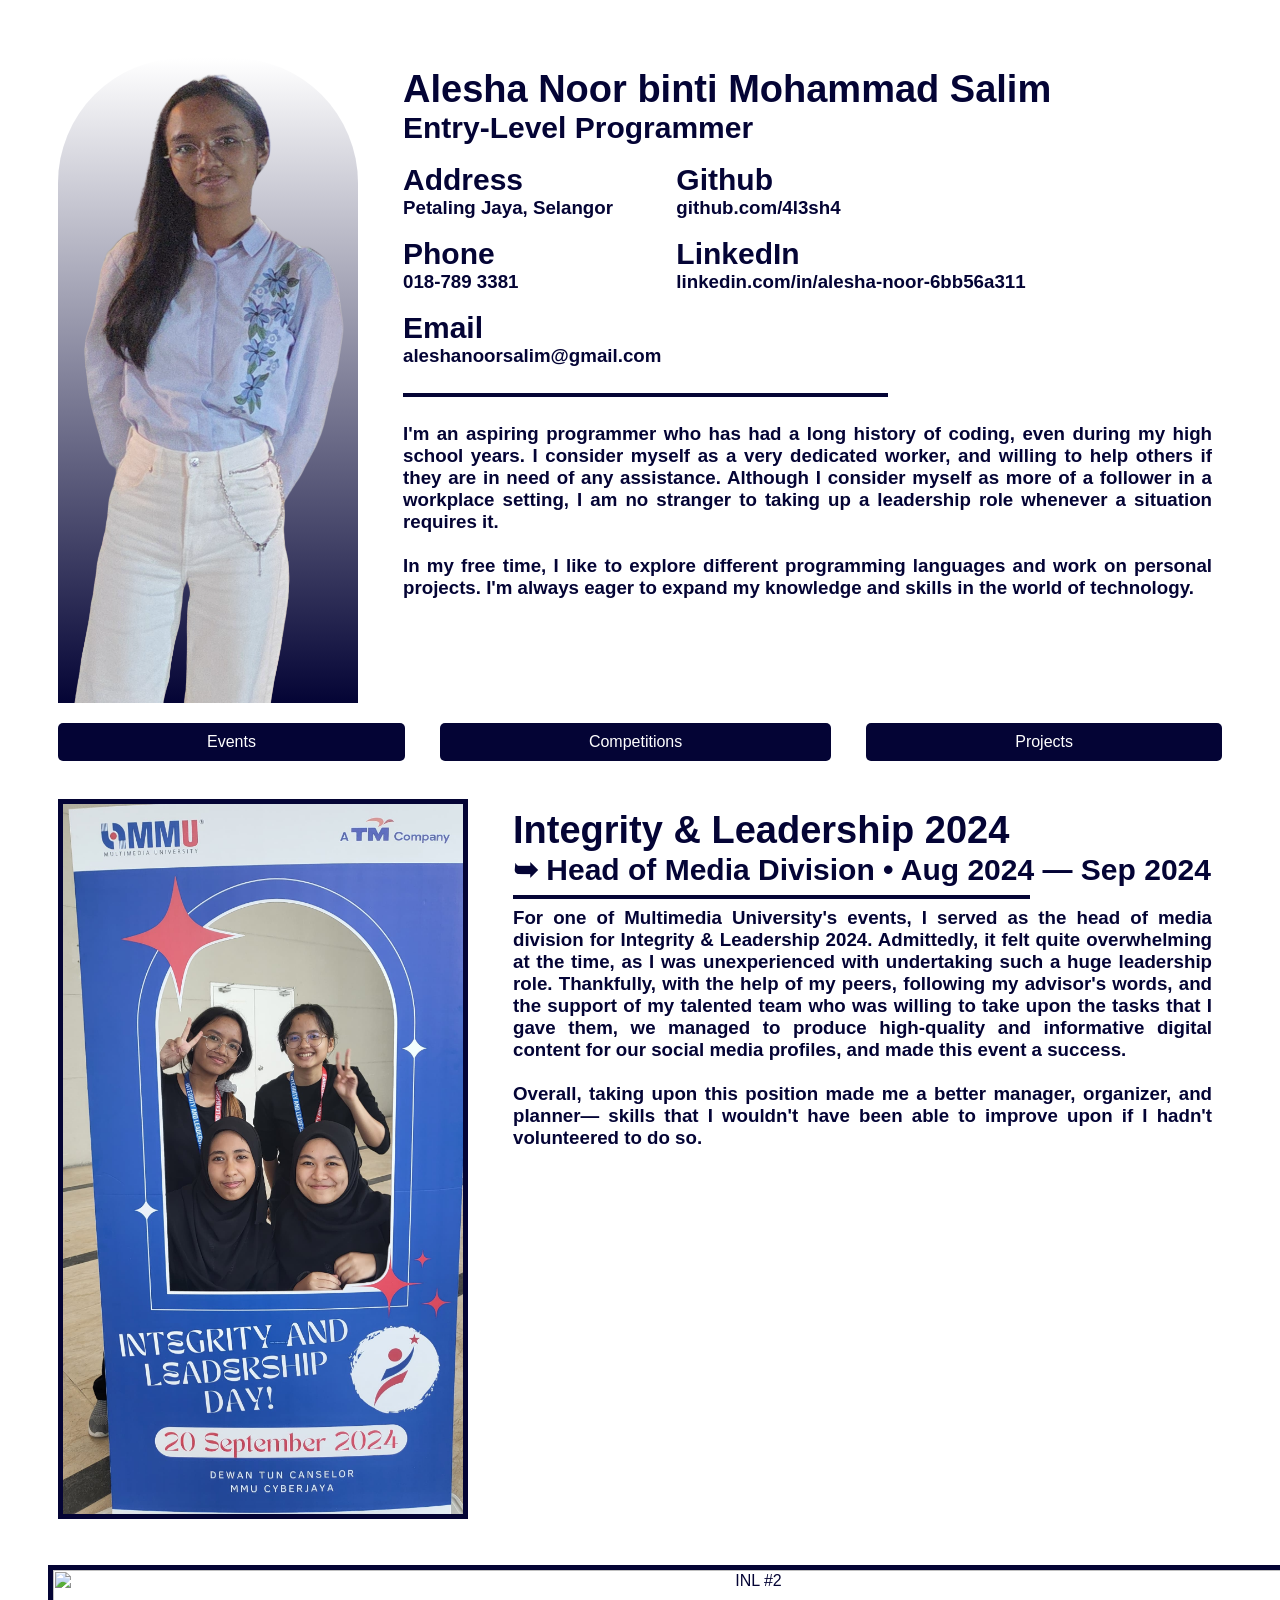
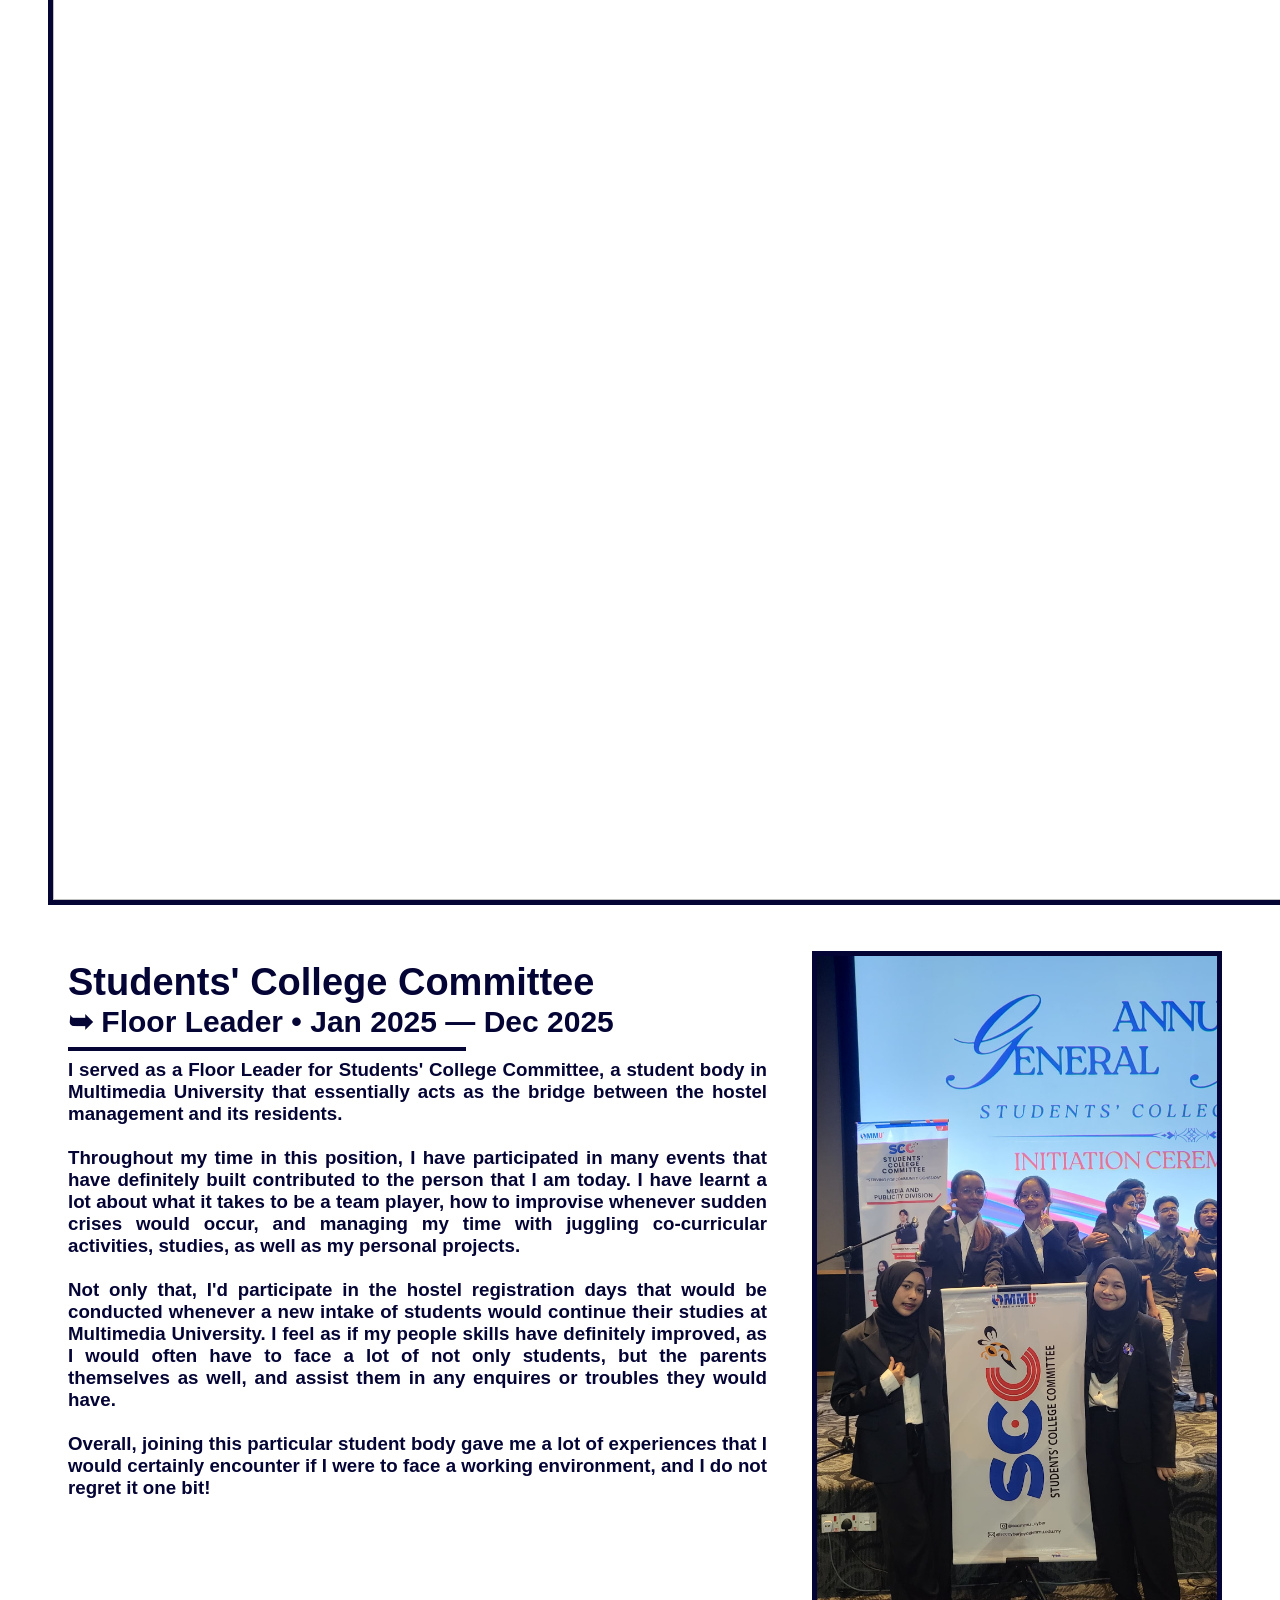
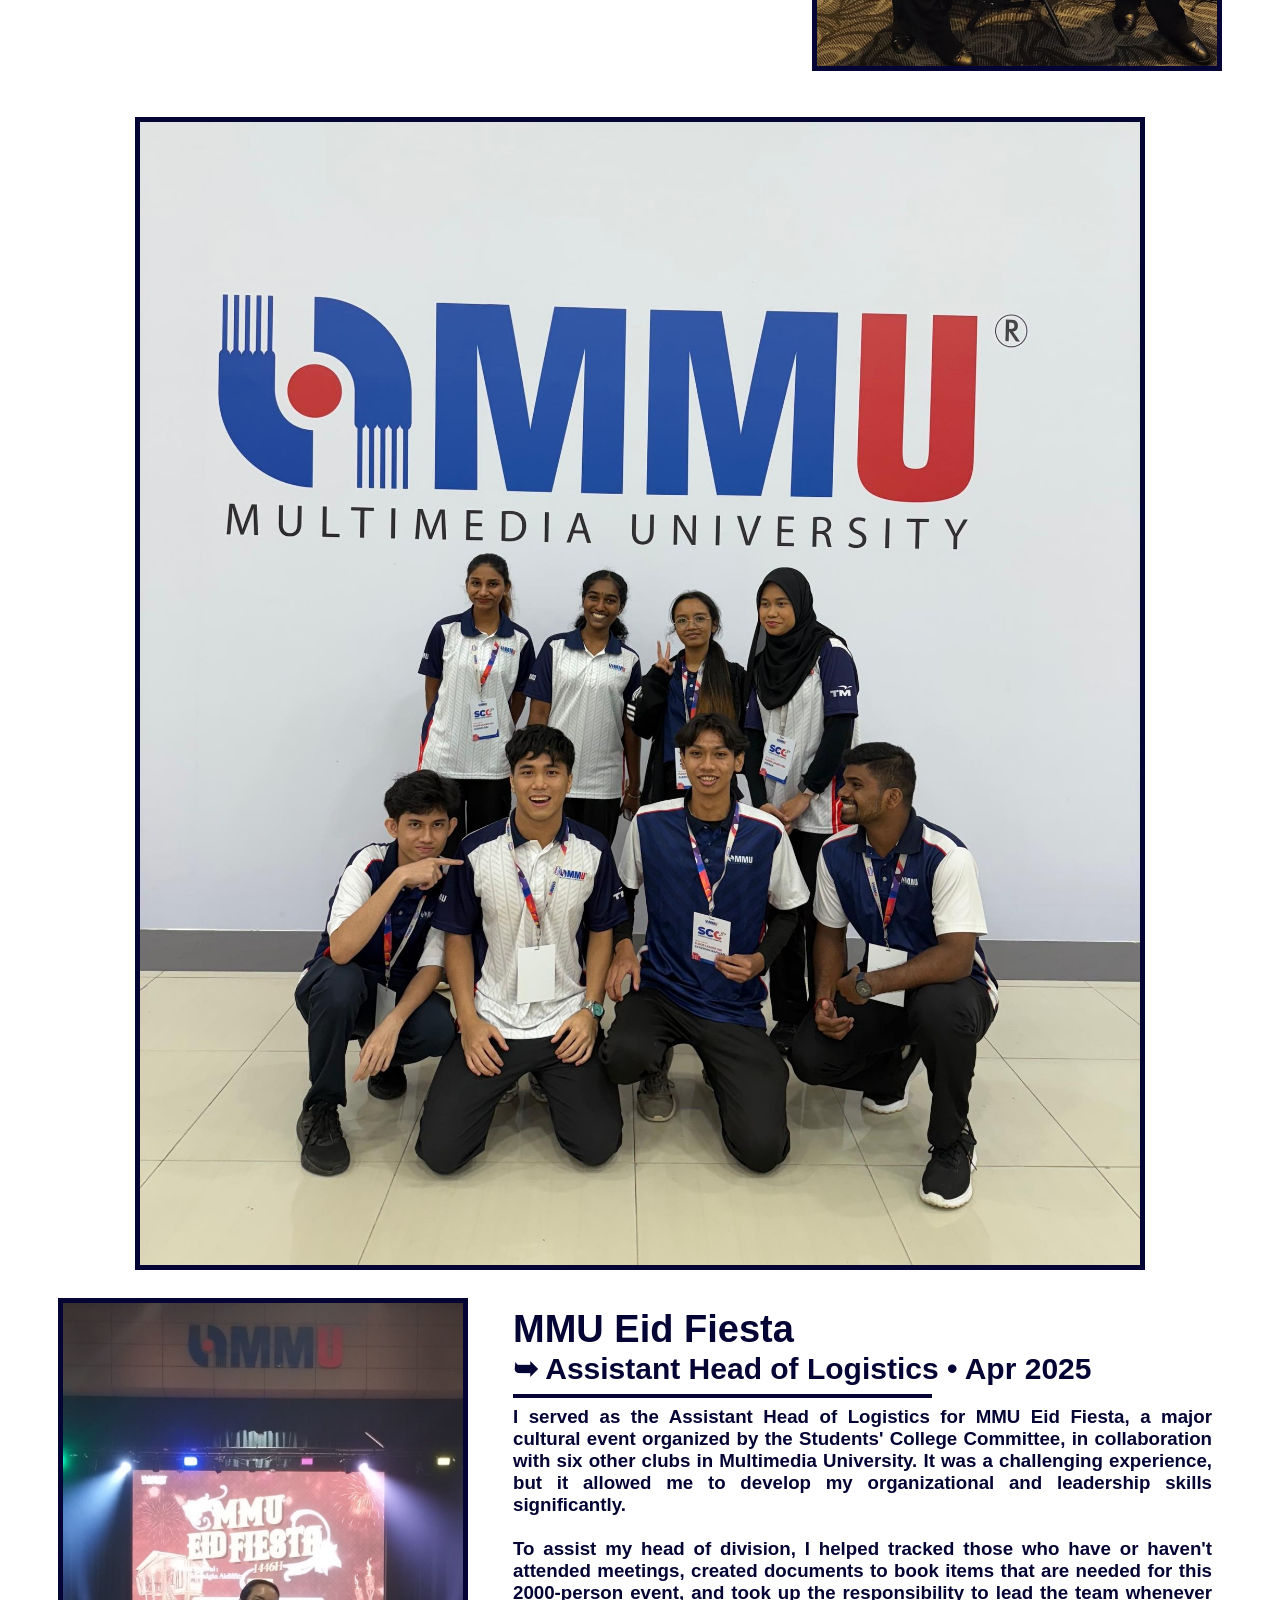
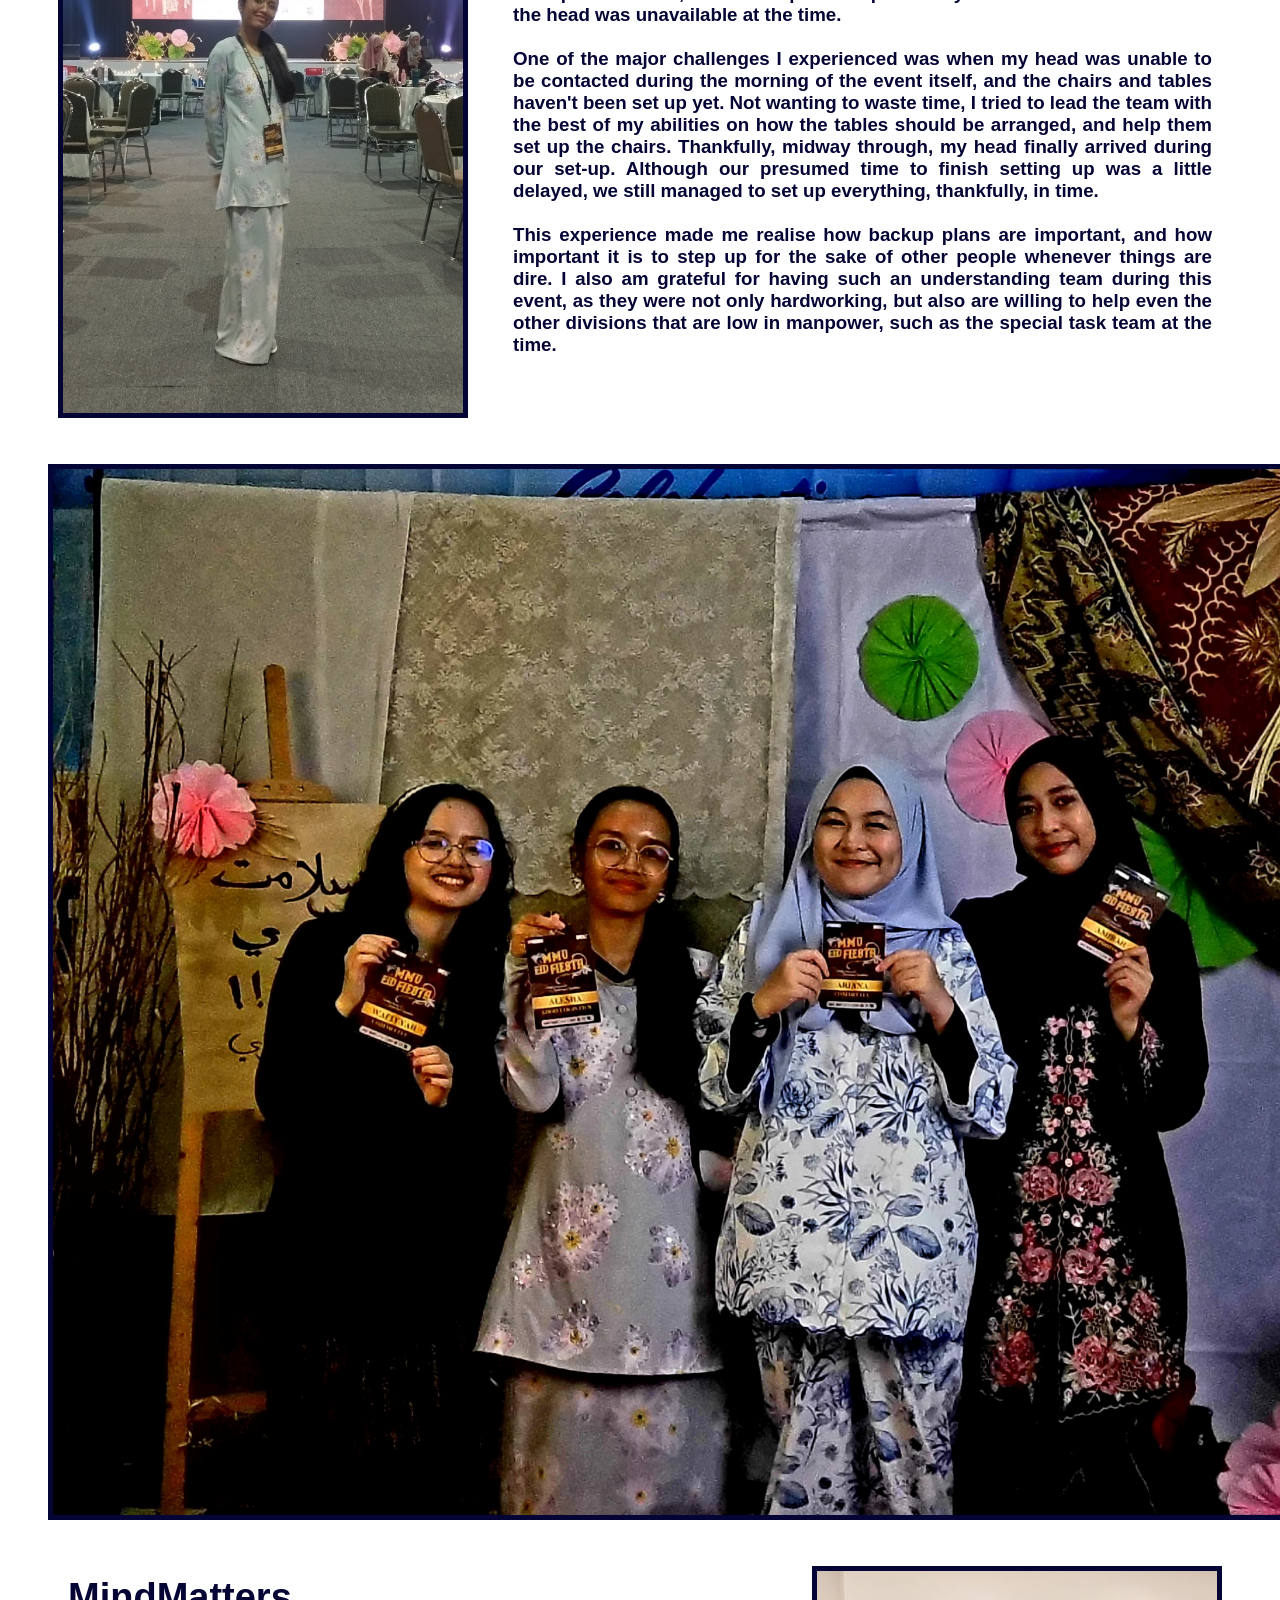
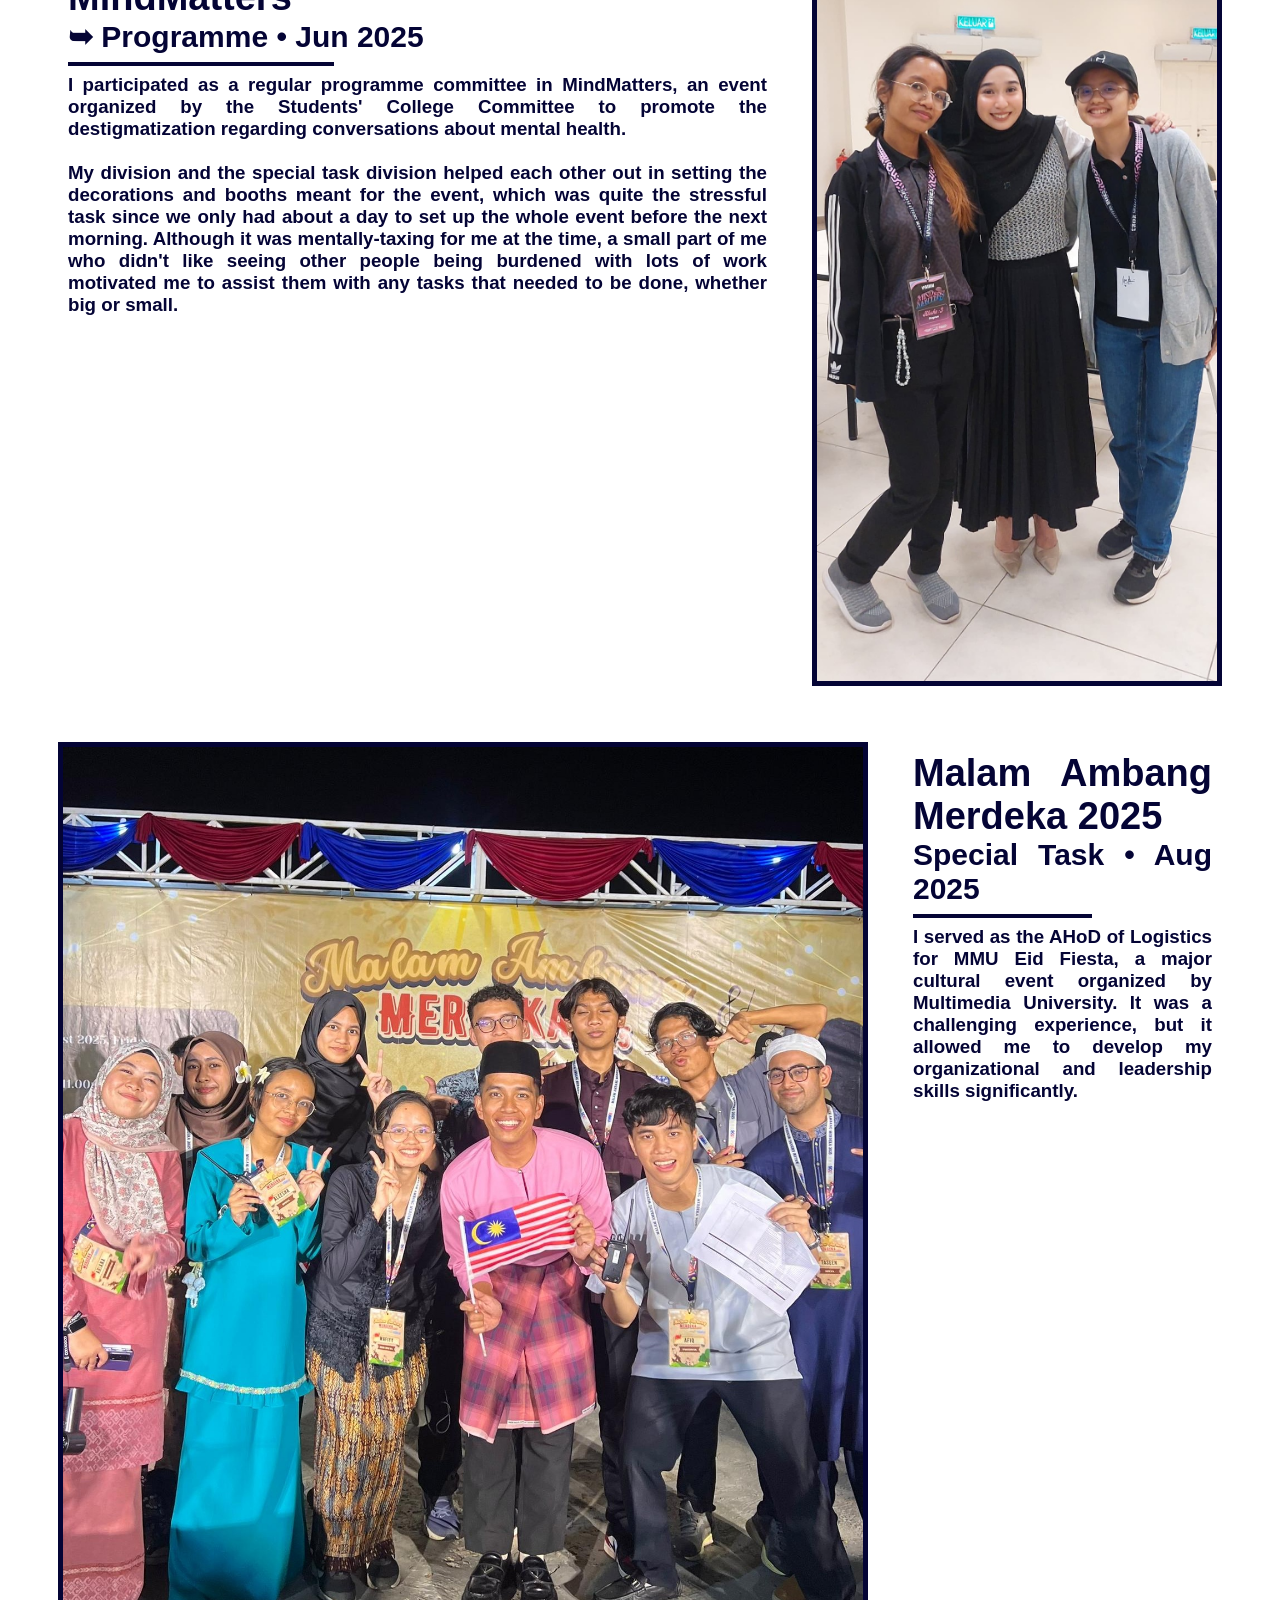
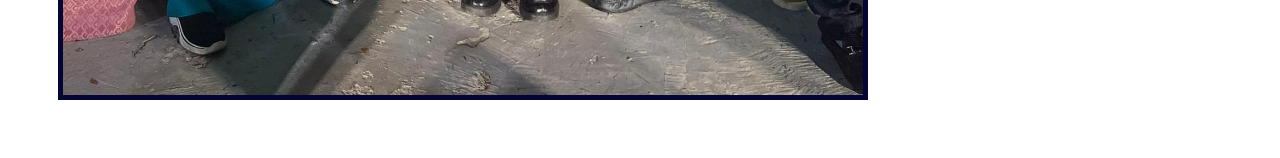
==== main.html @ 4183cdd0 "First batch of code, done!" ====
<html>
<head>
    <title>Alesha's Portfolio</title>
    <link rel="stylesheet" href="main.css">
    <script src="main.js"></script>
</head>
<body>
    <center>
        <div class="flex-container">
            <div class="box" id="box-1"><img src="img/Alesha_1.png" alt="Alesha" class="alesha-1"></div>
            <div class="box" id="box-2">
                <h1>Alesha Noor binti Mohammad Salim</h1>
                <h2>Entry-Level Programmer</h2>
                <br>
                <div class="flex-container">
                    <div>
                        <h2>Address</h2>
                        <h3>Petaling Jaya, Selangor</h3>
                        <br>
                        <h2>Phone</h2>
                        <h3>018-789 3381</h3>
                        <br>
                        <h2>Email</h2>
                        <h3>aleshanoorsalim@gmail.com</h3>
                    </div>
                    <div>
                        <h2>Github</h2>
                        <a href="https://github.com/4l3sh4" target="_blank"><h3>github.com/4l3sh4</h3></a>
                        <br>
                        <h2>LinkedIn</h2>
                        <a href="https://linkedin.com/in/alesha-noor-6bb56a311" target="_blank"><h3>linkedin.com/in/alesha-noor-6bb56a311</h3></a>
                    </div>
                </div>
                <br>
                <hr>
                <br>
                <h3>
                    I'm an aspiring programmer who has had a long history of coding, even during my high school years. I consider myself as a very dedicated worker, and willing to help others if they are in need of any assistance. Although I consider myself as more of a follower in a workplace setting, I am no stranger to taking up a leadership role whenever a situation requires it.
                    <br><br>
                    In my free time, I like to explore different programming languages and work on personal projects. I'm always eager to expand my knowledge and skills in the world of technology.
                </h3>
            </div>
        </div>
        <div class="flex-container">
            <div class="box-tab" onclick="myFunction1()">Events</div>
            <div class="box-tab" onclick="myFunction2()">Competitions</div>
            <div class="box-tab" onclick="myFunction3()">Projects</div>
        </div>
        <div id="myDIV1">
            <br>
            <div class="flex-container">
                <div class="box" id="box-3"><img src="img/INL_1.jpeg" alt="INL #1" class="inl-1"></div>
                <div class="box" id="box-4">
                    <h1>Integrity & Leadership 2024</h1>
                    <h2>➥ Head of Media Division • Aug 2024 — Sep 2024</h2>
                    <hr class="hr1">
                    <h3>
                        For one of Multimedia University's events, I served as the head of media division for Integrity & Leadership 2024. Admittedly, it felt quite overwhelming at the time, as I was unexperienced with undertaking such a huge leadership role. Thankfully, with the help of my peers, following my advisor's words, and the support of my talented team who was willing to take upon the tasks that I gave them, we managed to produce high-quality and informative digital content for our social media profiles, and made this event a success.
                        <br><br>
                        Overall, taking upon this position made me a better manager, organizer, and planner— skills that I wouldn't have been able to improve upon if I hadn't volunteered to do so.
                    </h3>
                </div>
            </div>
            <br><br>
            <img src="img/INL_2.jpeg" alt="INL #2" class="inl-2">
            <br><br><br>
            <div class="flex-container">
                <div class="box" id="box-4">
                    <h1>Students' College Committee</h1>
                    <h2>➥ Floor Leader • Jan 2025 — Dec 2025</h2>
                    <hr class="hr2">
                    <h3>
                        I served as a Floor Leader for Students' College Committee, a student body in Multimedia University that essentially acts as the bridge between the hostel management and its residents.
                        <br><br>
                        Throughout my time in this position, I have participated in many events that have definitely built contributed to the person that I am today. I have learnt a lot about what it takes to be a team player, how to improvise whenever sudden crises would occur, and managing my time with juggling co-curricular activities, studies, as well as my personal projects.
                        <br><br>
                        Not only that, I'd participate in the hostel registration days that would be conducted whenever a new intake of students would continue their studies at Multimedia University. I feel as if my people skills have definitely improved, as I would often have to face a lot of not only students, but the parents themselves as well, and assist them in any enquires or troubles they would have.
                        <br><br>
                        Overall, joining this particular student body gave me a lot of experiences that I would certainly encounter if I were to face a working environment, and I do not regret it one bit!
                    </h3>
                </div>
                <div class="box" id="box-3"><img src="img/FL_2.jpeg" alt="FL #2" class="inl-1"></div>
            </div>
            <br><br>
            <img src="img/FL_1.jpeg" alt="FL #1" class="fl-1">
            <br><br>
            <div class="flex-container">
                <div class="box" id="box-3"><img src="img/EF_1.jpeg" alt="EF #1" class="inl-1"></div>
                <div class="box" id="box-4">
                    <h1>MMU Eid Fiesta</h1>
                    <h2>➥ Assistant Head of Logistics • Apr 2025</h2>
                    <hr>
                    <h3>
                        I served as the Assistant Head of Logistics for MMU Eid Fiesta, a major cultural event organized by the Students' College Committee, in collaboration with six other clubs in Multimedia University. It was a challenging experience, but it allowed me to develop my organizational and leadership skills significantly.
                        <br><br>
                        To assist my head of division, I helped tracked those who have or haven't attended meetings, created documents to book items that are needed for this 2000-person event, and took up the responsibility to lead the team whenever the head was unavailable at the time.
                        <br><br>
                        One of the major challenges I experienced was when my head was unable to be contacted during the morning of the event itself, and the chairs and tables haven't been set up yet. Not wanting to waste time, I tried to lead the team with the best of my abilities on how the tables should be arranged, and help them set up the chairs. Thankfully, midway through, my head finally arrived during our set-up. Although our presumed time to finish setting up was a little delayed, we still managed to set up everything, thankfully, in time.
                        <br><br>
                        This experience made me realise how backup plans are important, and how important it is to step up for the sake of other people whenever things are dire. I also am grateful for having such an understanding team during this event, as they were not only hardworking, but also are willing to help even the other divisions that are low in manpower, such as the special task team at the time.
                    </h3>
                </div>
            </div>
            <br><br>
            <img src="img/EF_2.jpeg" alt="EF #2" class="ef-2">
            <br><br><br>
            <div class="flex-container">
                <div class="box" id="box-4">
                    <h1>MindMatters</h1>
                    <h2>➥ Programme • Jun 2025</h2>
                    <hr class="hr3">
                    <h3>
                        I participated as a regular programme committee in MindMatters, an event organized by the Students' College Committee to promote the destigmatization regarding conversations about mental health.
                        <br><br>
                        My division and the special task division helped each other out in setting the decorations and booths meant for the event, which was quite the stressful task since we only had about a day to set up the whole event before the next morning. Although it was mentally-taxing for me at the time, a small part of me who didn't like seeing other people being burdened with lots of work motivated me to assist them with any tasks that needed to be done, whether big or small.
                    </h3>
                </div>
                <div class="box" id="box-3"><img src="img/MM_1.jpeg" alt="MM #1" class="inl-1"></div>
            </div>
            <br><br>
            <div class="flex-container">
                <div class="box" id="box-3"><img src="img/MA_1.jpeg" alt="MA #1" class="ma-1"></div>
                <div class="box" id="box-4">
                    <h1>Malam Ambang Merdeka 2025</h1>
                    <h2>Special Task • Aug 2025</h2>
                    <hr>
                    <h3>
                        I served as the AHoD of Logistics for MMU Eid Fiesta, a major cultural event organized by Multimedia University. It was a challenging experience, but it allowed me to develop my organizational and leadership skills significantly.
                    </h3>
                </div>
            </div>
        </div>
        <div id="myDIV2">
            <br>
            <div class="flex-container">
                <div class="box" id="box-3"><img src="img/STEM_1.jpeg" alt="STEM #1" class="stem-1"></div>
                <div class="box" id="box-4">
                    <h1>Web App Building</h1>
                    <h2>2nd Place</h2>
                    <hr>
                    <h3>
                        A web application in which our group tried to create a university STEM mentorship & collaboration portal, made for Multimedia University's STEM Fun Carnival in 2025. With just a week to complete it, we managed to plan out, develop, and finished the project just in time. To our surprise, not only did we get shortlisted as the top 5, but after presenting our project to the three judges during the event day itself, we managed to secure second place.
                        <br><br>
                        It was a wonderful experience, having our efforts be recognized and awarded— even if I was worrying endlessly about one of my exams that was happening on the same day that the event was held. I wouldn't mind joining such a competition again!
                        <br><br>
                        My main contribution to this project was mainly being the front-end developer, creating the graphical assets, ensuring the website's design and layout is aesthetically appealing, maintaining the color scheme of the website, and fixing any visual abnormalities. Additionally, towards the end of our development and submission date, I became the quality assurance checker— making sure that every feature of the website was of the upmost quality, and that the end-user experience was comfortable.
                    </h3>
                </div>
            </div>
            <br>
            <img src="img/STEM_2.jpeg" alt="STEM #2" class="stem-2">
        </div>
        <div id="myDIV3">
            <br><br>
            <div class="flex-container">
                <a href="https://4l35h4.pythonanywhere.com/">
                    <div class="box" id="box-5">
                        <img src="img/Lamopets_Logo_Still.png" alt="Lamopets" class="lamopets">
                        <br><br>
                        <h6 class="white-text">
                            A virtual pet browser game in which the user can buy and collect various fantastical pets, play minigames to earn virtual currency, dress their avatar, and communicate with other users using an online forum.
                            <br><br>
                            This group project was made during the final semester of my Foundation in Computing in 2024. It was heavily inspired by the virtual pet browser games that I'd use to play when I was younger, like Neopets, Sylestia, and Flight Rising. My main contribution was providing the graphical assets, as well as coding the JavaScript minigames. I was surprised by how developed this project was in under 14 weeks.
                            <br><br>
                            Overall, it gave me an exciting experience on being a web developer, and this project wouldn't have been made possible without having a supporting group.
                        </p>
                    </div>
                </a>
                    <a href="https://4l35h4.pythonanywhere.com/">
                        <div class="box" id="box-5">
                            <img src="img/ebhive_logo.png" alt="Ebhive" class="lamopets">
                            <br><br>
                            <h6 class="white-text">
                                A web application in which our group tried to create a university STEM mentorship & collaboration portal, made for Multimedia University's STEM Fun Carnival in 2025. With just a week to complete it, we managed to plan out, develop, and finished the project just in time. To our surprise, not only did we get shortlisted as the top 5, but after presenting our project to the three judges during the event day itself, we managed to secure second place.
                                <br><br>
                                My main contribution to this project was mainly being the front-end developer, creating the graphical assets, ensuring the website's design and layout is aesthetically appealing, maintaining the color scheme of the website, and fixing any visual abnormalities. Additionally, towards the end of our development and submission date, I became the quality assurance checker— making sure that every feature of the website was of the upmost quality, and that the end-user experience was comfortable.
                            </p>
                        </div>
                    </a>
            </div>
        </div>
    </center>
</body>
</html>
---- main.css ----
:root {
    --primary-color: rgb(4, 4, 53);
    --white-color: rgb(255, 255, 255);
    --font-family: Arial, sans-serif;
}

body {
    background-color: var(--white-color);
    font-family: var(--font-family);
    padding: 40px;
    color: var(--primary-color);
}

a {
    text-decoration: none; /* Remove underline from links */
    color: inherit; /* Inherit color from parent element */
}

h1, h2, h3, h4, h5, h6 {
    margin-bottom: 0;
    margin-top: 0;
}

h1 {
    font-size: 38px;
}

h2 {
    font-size: 30px;
}

.white-text {
    font-size: 18px;
    line-height: 1.6;
    color: var(--primary-color);
    text-align: justify;
}

#myDIV2, #myDIV3 {
    display: none; /* Initially hide the second and third sections */
}

.flex-container {
  display: flex; /* Aligns children horizontally */
  gap: 15px;      /* Adds space between the items */
}

.box {
  padding: 10px;
}

.box-tab {
    font-family: var(--font-family);
    background-color: var(--primary-color);
    color: var(--white-color);
    padding: 10px 20px;
    margin: 10px;
    border-radius: 5px;
    text-align: center;
    flex-grow: 1; /* Allows the tabs to grow and fill the available space */
    cursor: pointer; /* Changes cursor to pointer on hover */
}

#box-1 {
  flex: 0.5;        /* Makes this box take up twice the space of box-2 */
}

#box-2 {
    flex: 2;        /* Makes this box take up twice the space of box-1 */
    text-align: justify;
    padding: 20px;
}

#box-3 {
  flex: 0.5;        /* Makes this box take up twice the space of box-4 */
}

#box-4 {
    flex: 2;        /* Makes this box take up twice the space of box-3 */
    text-align: justify;
    padding: 20px;
}

#box-5 {
    background-color: var(--white-color);
    border-radius: 25px;
    padding: 20px;
    border: 3px solid var(--primary-color);
    transition: box-shadow 0.3s ease, transform 0.3s ease;
}

#box-5:hover {
    /* horizontal | vertical | blur | color */
    box-shadow: 10px 10px 8px 0px rgba(4, 4, 53, 0.3);
    
    /* Optional: Lift the box slightly for a 3D effect */
    transform: translateY(-5px);
}

.alesha-1 {
    height: 645px;
    width: 300px;
    background: linear-gradient(var(--white-color), var(--primary-color));
    border-radius: 125px 125px 00px 0px;
}

.inl-1 {
    height: 710px;
    width: 400px;
    border: 5px solid var(--primary-color);
}

.inl-2 {
    height: 930px;
    width: 1395px;
    border: 5px solid var(--primary-color);
}

.fl-1 {
    height: 1143px;
    width: 1000px;
    border: 5px solid var(--primary-color);
}

.ef-2 {
    height: 1046px;
    width: 1395px;
    border: 5px solid var(--primary-color);
}

.ma-1 {
    height: 948px;
    width: 800px;
    border: 5px solid var(--primary-color);
}

.stem-1 {
    height: 748px;
    width: 750px;
    border: 5px solid var(--primary-color);
}

.stem-2 {
    height: 785px;
    width: 1395px;
    border: 5px solid var(--primary-color);
}

.Lamopets {
    height: 125px;
    width: 250px;
}

hr {
    border: none;               /* Clear default browser styles */
    height: 4px;                /* Set the thickness of the line */
    background-color: var(--primary-color);     /* Set the line color */
    width: 60%; /* Must be less than 100% to see alignment */
    margin-left: 0;
    margin-right: auto;
}

.hr1 {
    width: 74%;
}

.hr2 {
    width: 57%;
}

.hr3 {
    width: 38%;
}
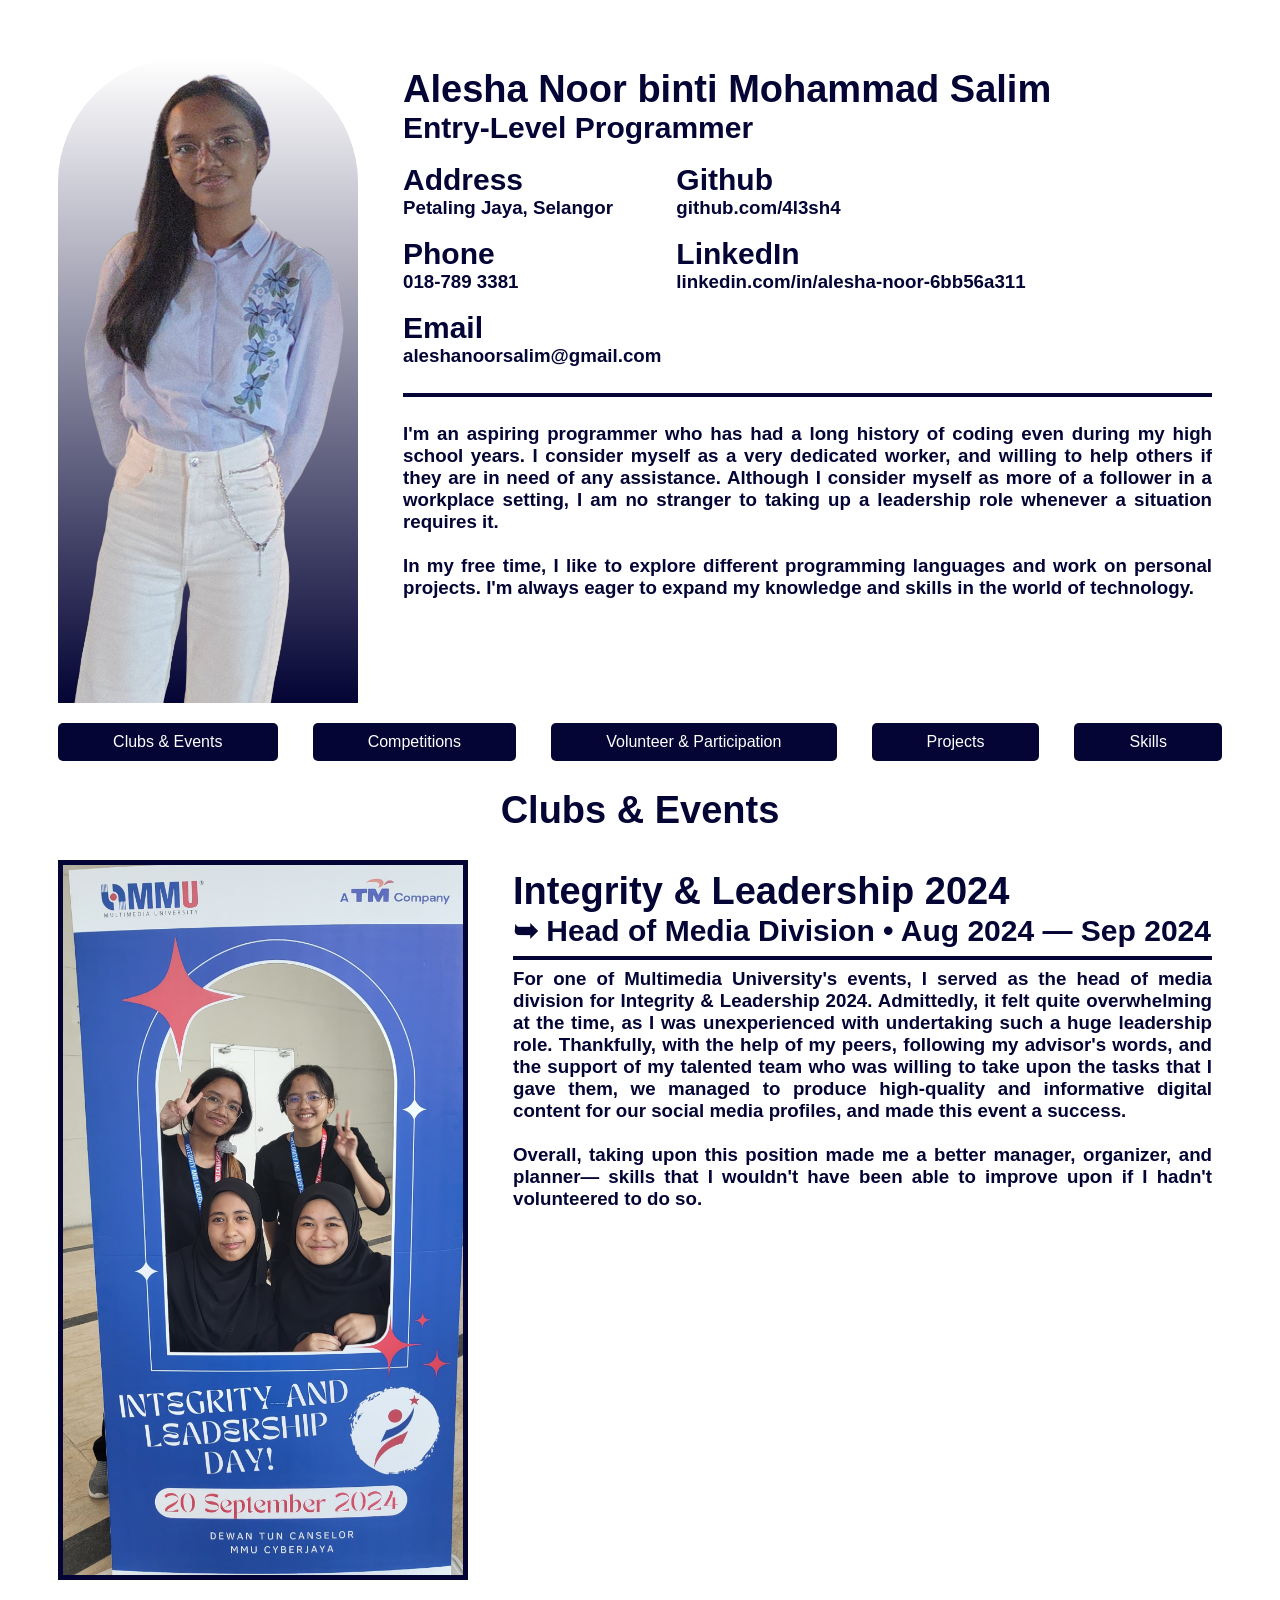
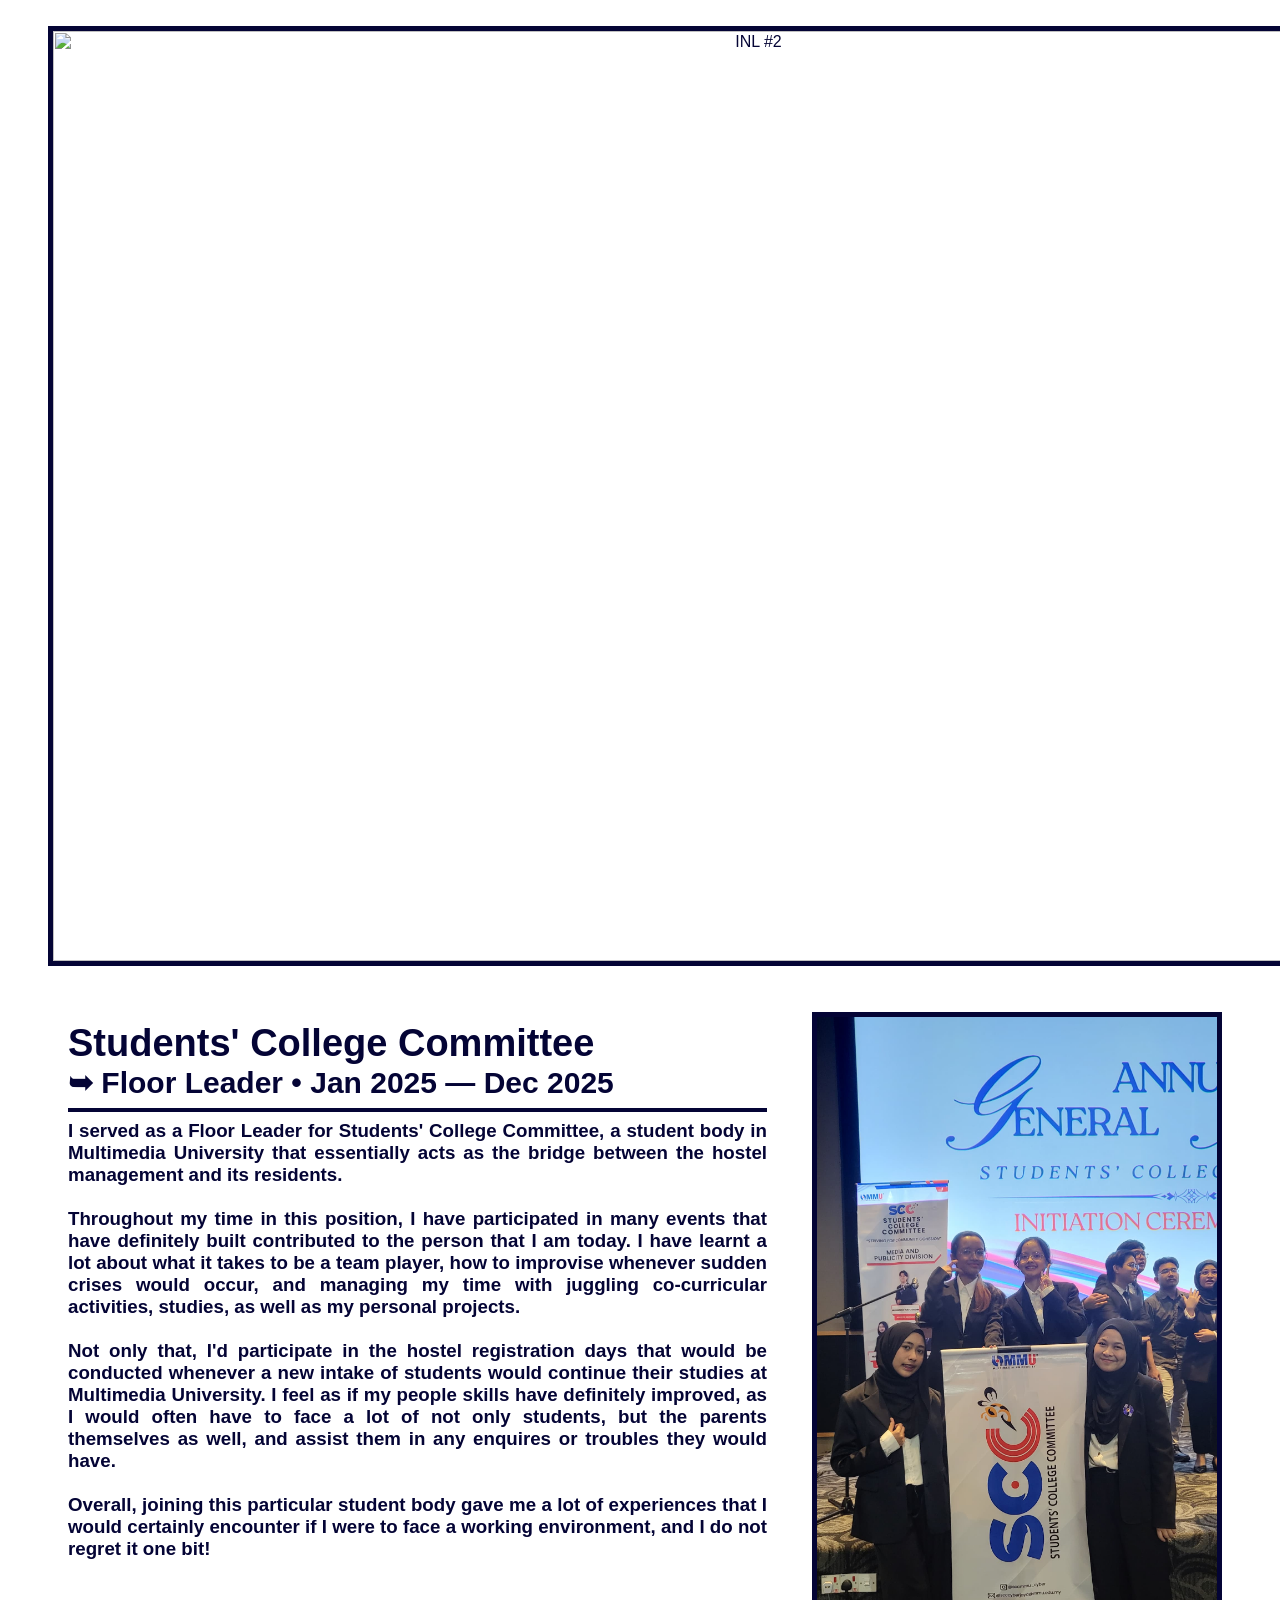
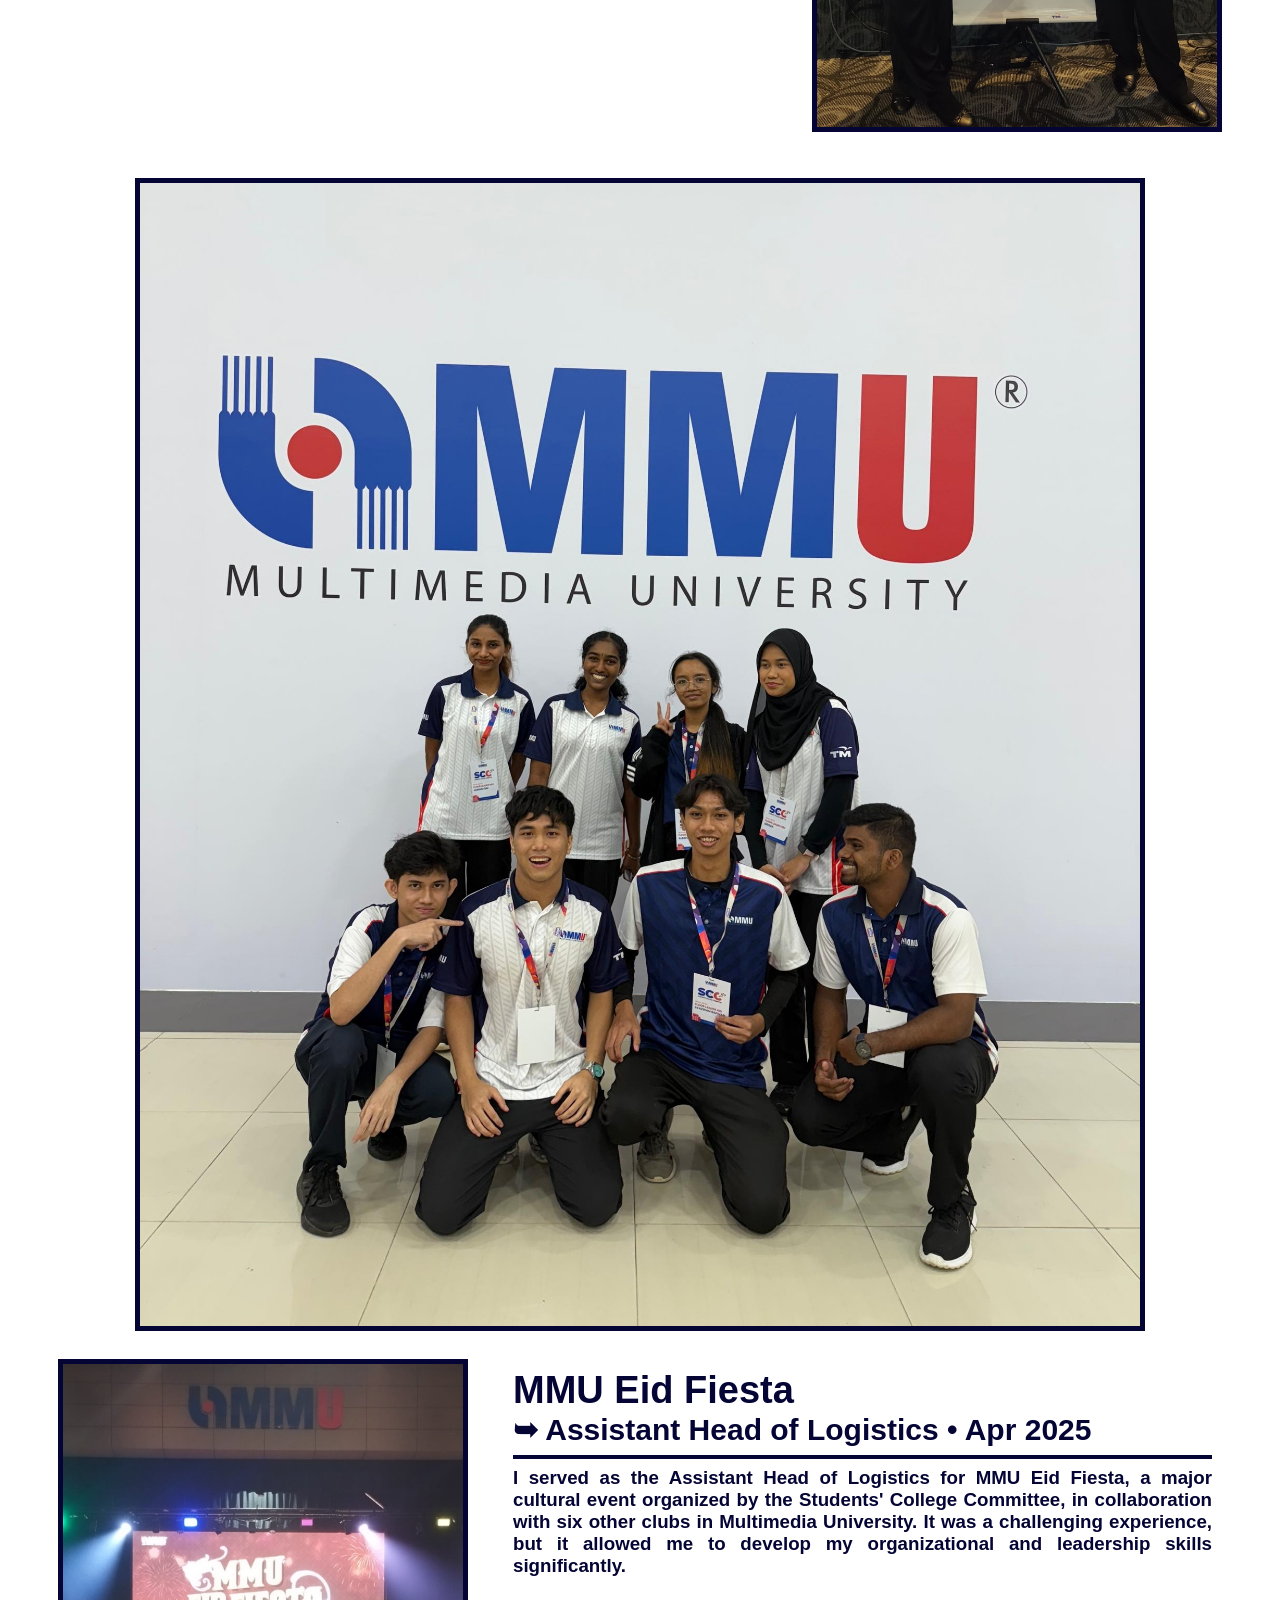
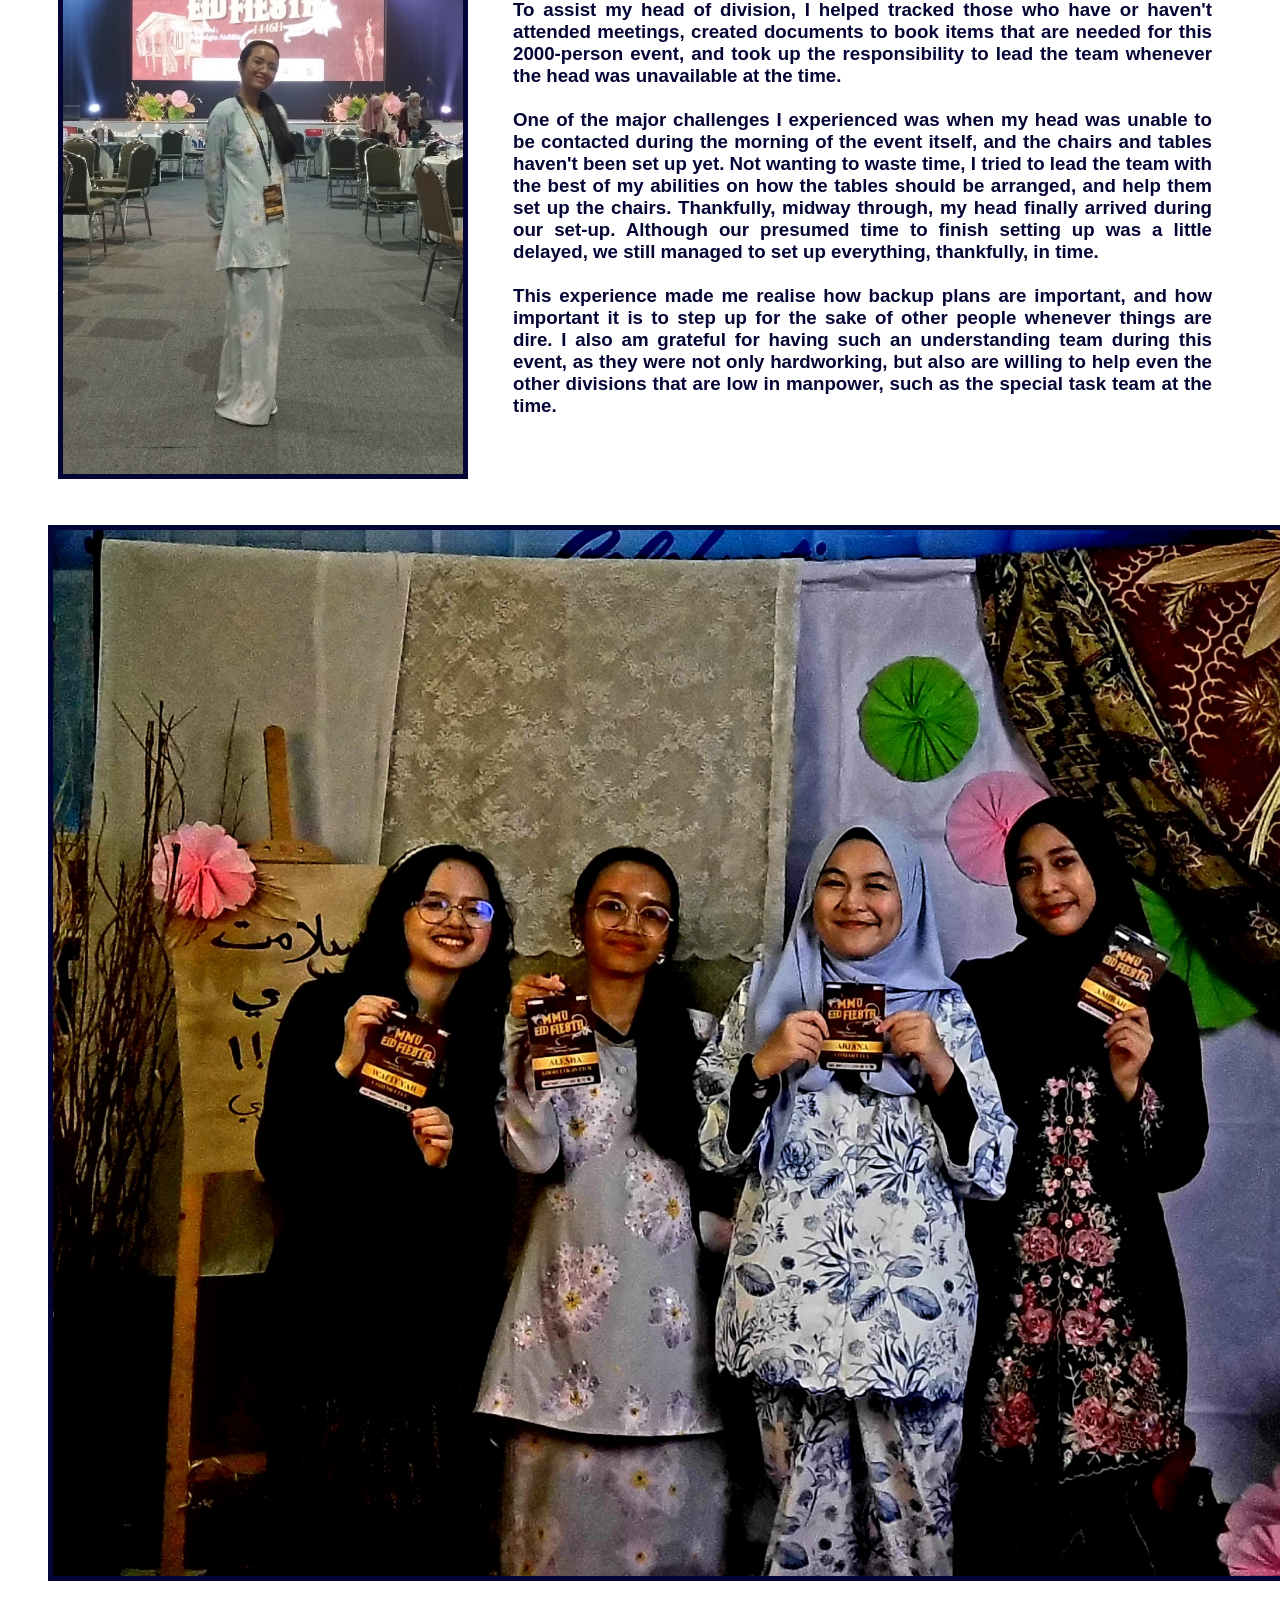
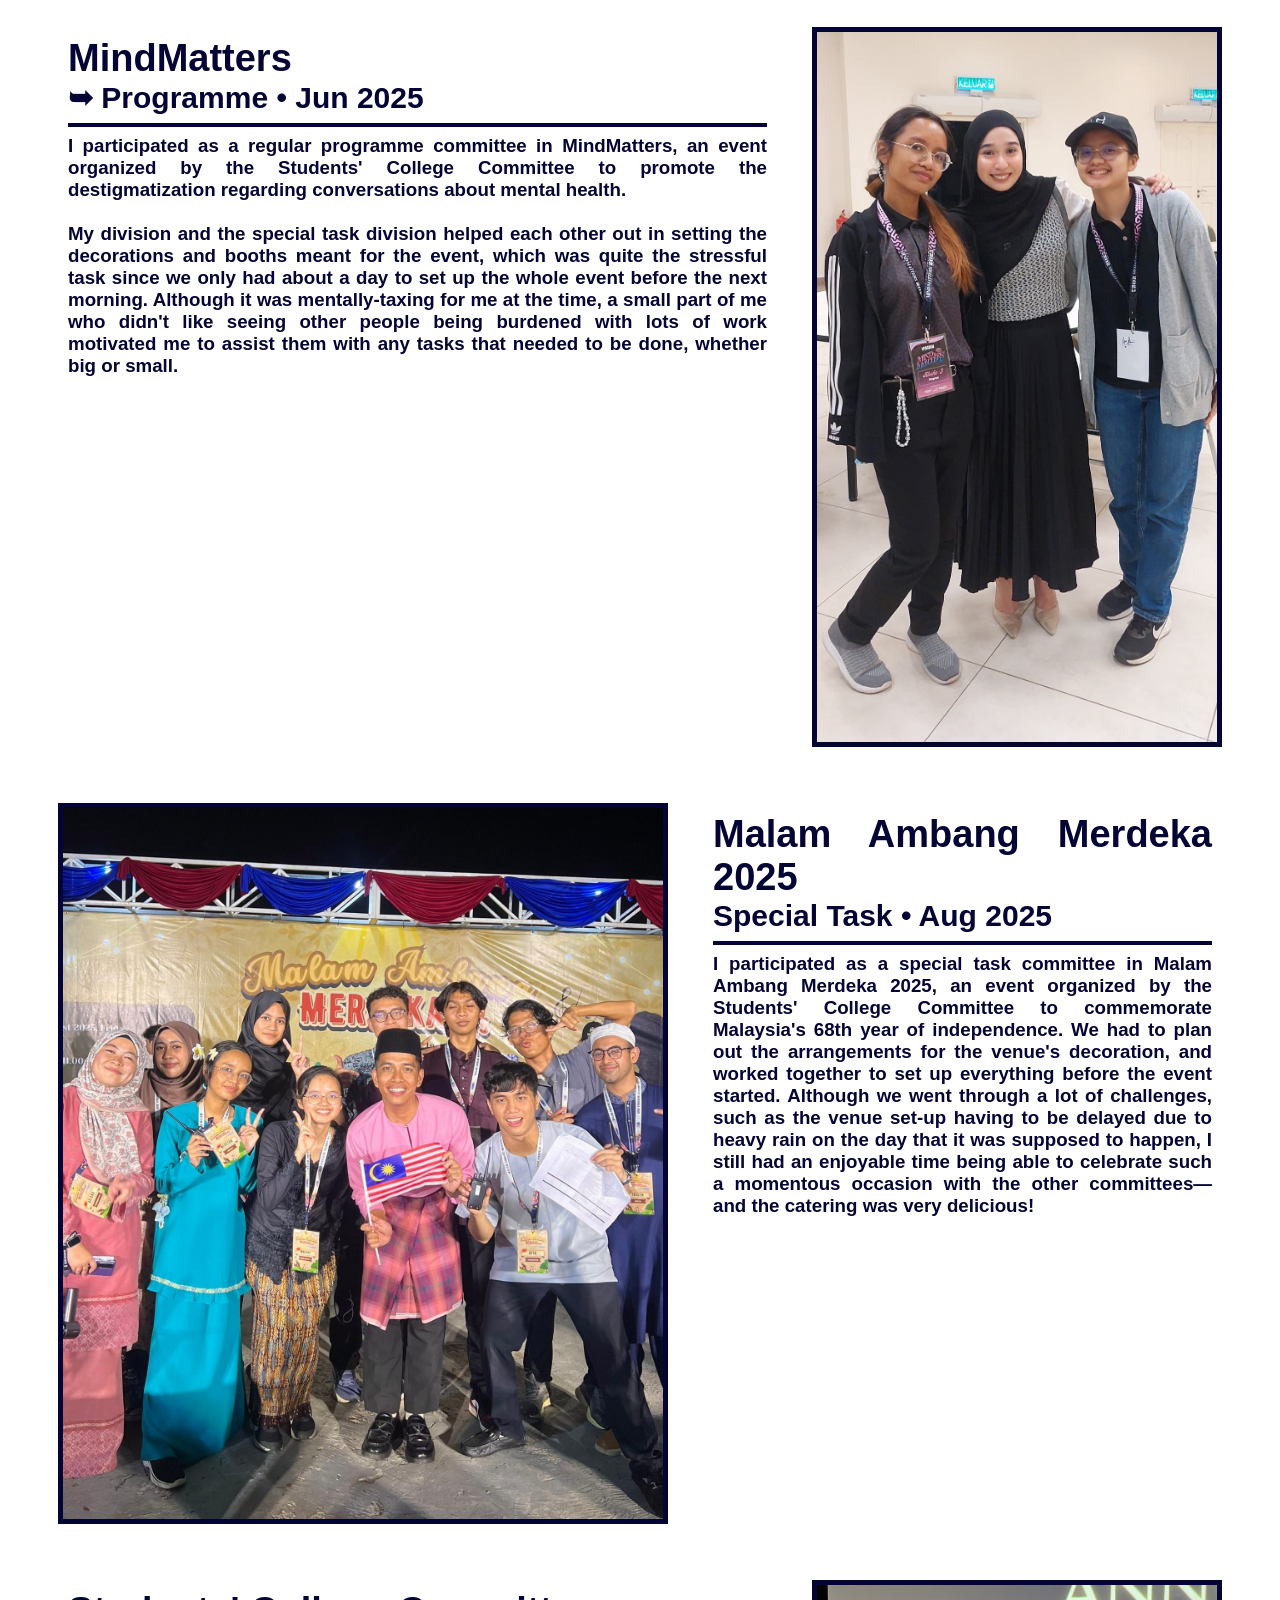
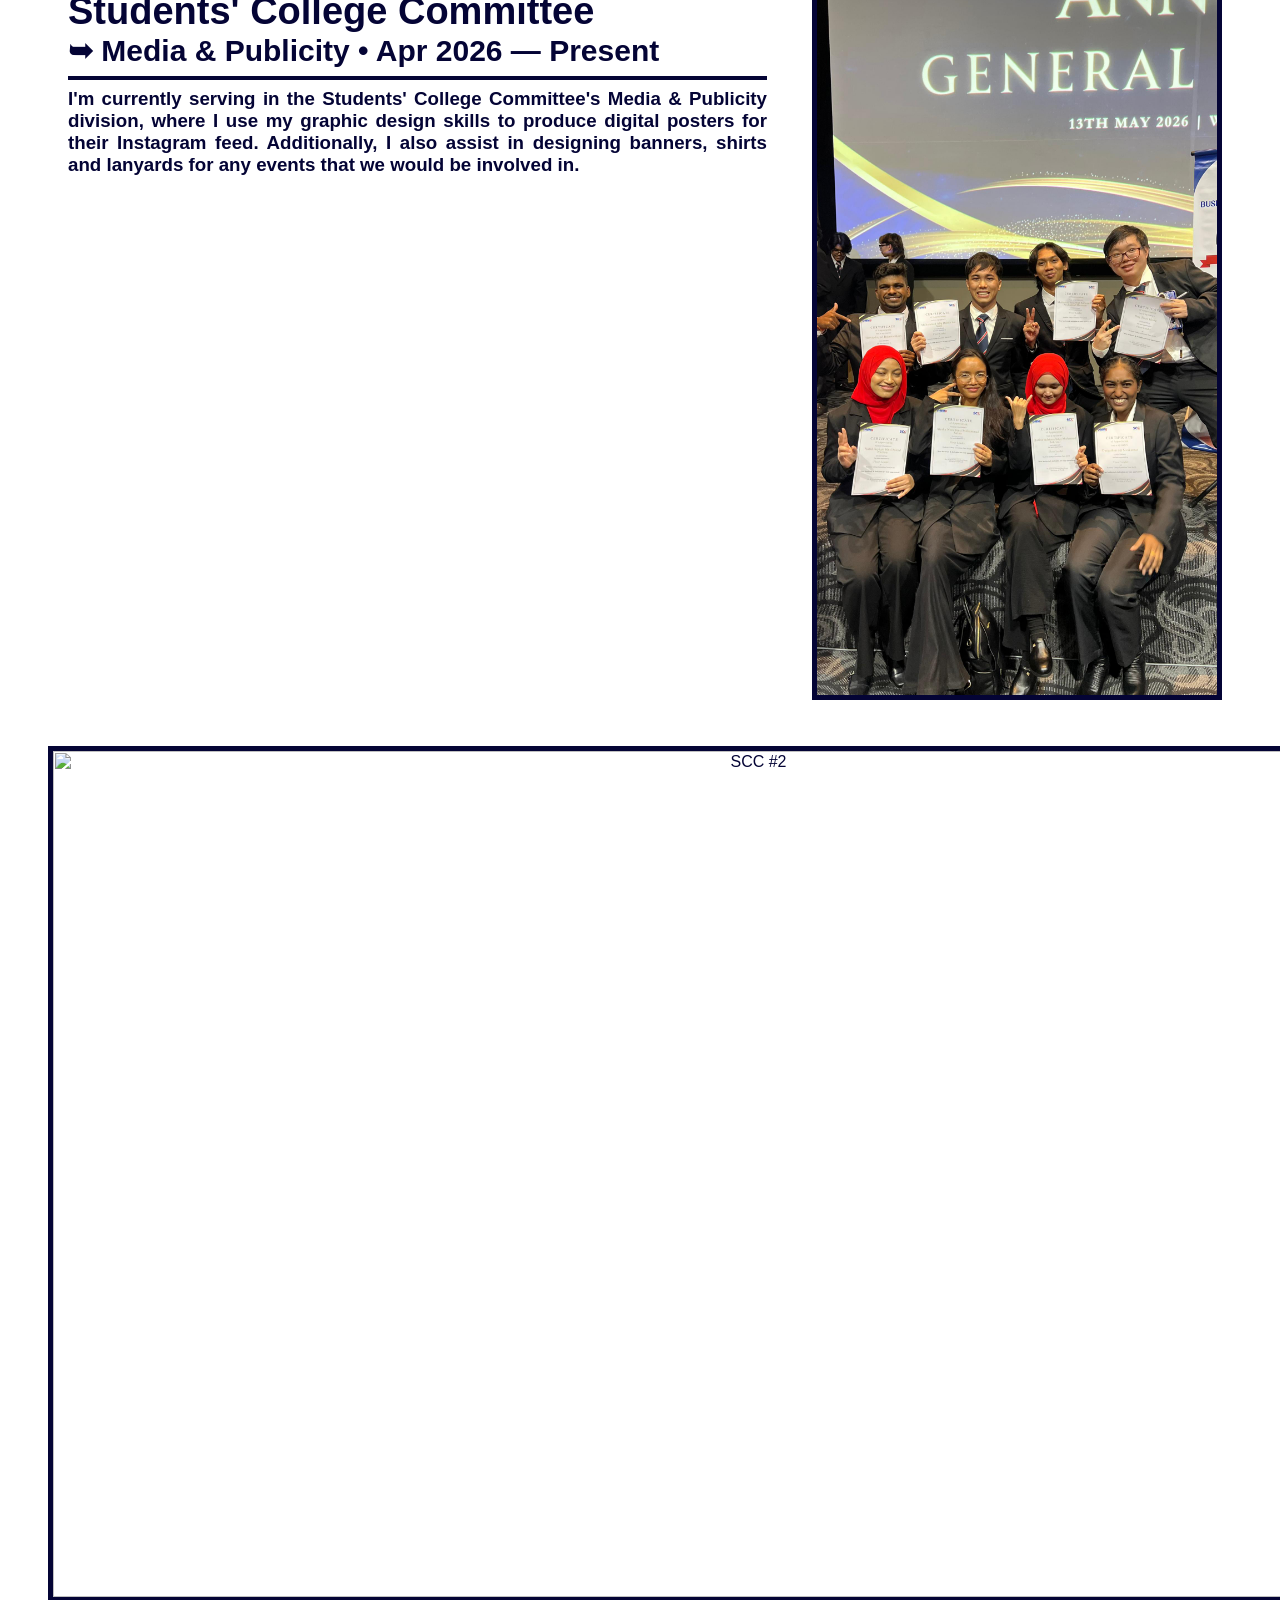
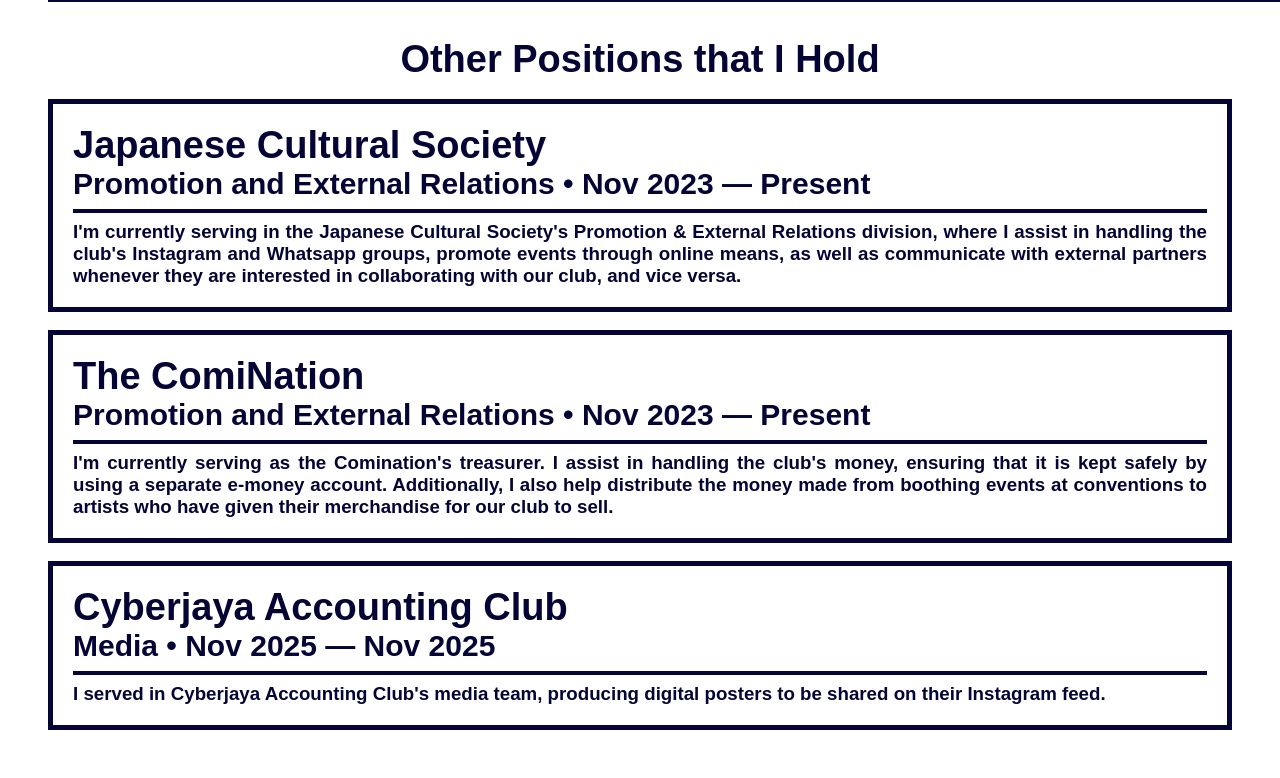
==== commit d13e5537: "Second batch of coding!" ====
--- a/main.html
+++ b/main.html
@@ -35,25 +35,29 @@
                 <hr>
                 <br>
                 <h3>
-                    I'm an aspiring programmer who has had a long history of coding, even during my high school years. I consider myself as a very dedicated worker, and willing to help others if they are in need of any assistance. Although I consider myself as more of a follower in a workplace setting, I am no stranger to taking up a leadership role whenever a situation requires it.
+                    I'm an aspiring programmer who has had a long history of coding even during my high school years. I consider myself as a very dedicated worker, and willing to help others if they are in need of any assistance. Although I consider myself as more of a follower in a workplace setting, I am no stranger to taking up a leadership role whenever a situation requires it.
                     <br><br>
                     In my free time, I like to explore different programming languages and work on personal projects. I'm always eager to expand my knowledge and skills in the world of technology.
                 </h3>
             </div>
         </div>
         <div class="flex-container">
-            <div class="box-tab" onclick="myFunction1()">Events</div>
+            <div class="box-tab" onclick="myFunction1()">Clubs & Events</div>
             <div class="box-tab" onclick="myFunction2()">Competitions</div>
+            <div class="box-tab" onclick="myFunction5()">Volunteer & Participation</div>
             <div class="box-tab" onclick="myFunction3()">Projects</div>
+            <div class="box-tab" onclick="myFunction4()">Skills</div>
         </div>
         <div id="myDIV1">
             <br>
-            <div class="flex-container">
-                <div class="box" id="box-3"><img src="img/INL_1.jpeg" alt="INL #1" class="inl-1"></div>
+            <h1>Clubs & Events</h1>
+            <br>
+            <div class="flex-container">
+                <div class="box" id="box-3"><img src="img/INL_1.jpeg" alt="INL #1" class="blue-border" id="inl-1"></div>
                 <div class="box" id="box-4">
                     <h1>Integrity & Leadership 2024</h1>
                     <h2>➥ Head of Media Division • Aug 2024 — Sep 2024</h2>
-                    <hr class="hr1">
+                    <hr class="hr">
                     <h3>
                         For one of Multimedia University's events, I served as the head of media division for Integrity & Leadership 2024. Admittedly, it felt quite overwhelming at the time, as I was unexperienced with undertaking such a huge leadership role. Thankfully, with the help of my peers, following my advisor's words, and the support of my talented team who was willing to take upon the tasks that I gave them, we managed to produce high-quality and informative digital content for our social media profiles, and made this event a success.
                         <br><br>
@@ -62,13 +66,13 @@
                 </div>
             </div>
             <br><br>
-            <img src="img/INL_2.jpeg" alt="INL #2" class="inl-2">
+            <img src="img/INL_2.jpeg" alt="INL #2" class="blue-border" id="inl-2">
             <br><br><br>
             <div class="flex-container">
                 <div class="box" id="box-4">
                     <h1>Students' College Committee</h1>
                     <h2>➥ Floor Leader • Jan 2025 — Dec 2025</h2>
-                    <hr class="hr2">
+                    <hr class="hr">
                     <h3>
                         I served as a Floor Leader for Students' College Committee, a student body in Multimedia University that essentially acts as the bridge between the hostel management and its residents.
                         <br><br>
@@ -79,13 +83,13 @@
                         Overall, joining this particular student body gave me a lot of experiences that I would certainly encounter if I were to face a working environment, and I do not regret it one bit!
                     </h3>
                 </div>
-                <div class="box" id="box-3"><img src="img/FL_2.jpeg" alt="FL #2" class="inl-1"></div>
-            </div>
-            <br><br>
-            <img src="img/FL_1.jpeg" alt="FL #1" class="fl-1">
-            <br><br>
-            <div class="flex-container">
-                <div class="box" id="box-3"><img src="img/EF_1.jpeg" alt="EF #1" class="inl-1"></div>
+                <div class="box" id="box-3"><img src="img/FL_2.jpeg" alt="FL #2" class="blue-border" id="inl-1"></div>
+            </div>
+            <br><br>
+            <img src="img/FL_1.jpeg" alt="FL #1" class="blue-border" id="fl-1">
+            <br><br>
+            <div class="flex-container">
+                <div class="box" id="box-3"><img src="img/EF_1.jpeg" alt="EF #1" class="blue-border" id="inl-1"></div>
                 <div class="box" id="box-4">
                     <h1>MMU Eid Fiesta</h1>
                     <h2>➥ Assistant Head of Logistics • Apr 2025</h2>
@@ -102,81 +106,343 @@
                 </div>
             </div>
             <br><br>
-            <img src="img/EF_2.jpeg" alt="EF #2" class="ef-2">
+            <img src="img/EF_2.jpeg" alt="EF #2" class="blue-border" id="ef-2">
             <br><br><br>
             <div class="flex-container">
                 <div class="box" id="box-4">
                     <h1>MindMatters</h1>
                     <h2>➥ Programme • Jun 2025</h2>
-                    <hr class="hr3">
+                    <hr class="hr">
                     <h3>
                         I participated as a regular programme committee in MindMatters, an event organized by the Students' College Committee to promote the destigmatization regarding conversations about mental health.
                         <br><br>
                         My division and the special task division helped each other out in setting the decorations and booths meant for the event, which was quite the stressful task since we only had about a day to set up the whole event before the next morning. Although it was mentally-taxing for me at the time, a small part of me who didn't like seeing other people being burdened with lots of work motivated me to assist them with any tasks that needed to be done, whether big or small.
                     </h3>
                 </div>
-                <div class="box" id="box-3"><img src="img/MM_1.jpeg" alt="MM #1" class="inl-1"></div>
-            </div>
-            <br><br>
-            <div class="flex-container">
-                <div class="box" id="box-3"><img src="img/MA_1.jpeg" alt="MA #1" class="ma-1"></div>
+                <div class="box" id="box-3"><img src="img/MM_1.jpeg" alt="MM #1" class="blue-border" id="inl-1"></div>
+            </div>
+            <br><br>
+            <div class="flex-container">
+                <div class="box" id="box-3"><img src="img/MA_1.jpeg" alt="MA #1" class="blue-border" id="ma-1"></div>
                 <div class="box" id="box-4">
                     <h1>Malam Ambang Merdeka 2025</h1>
                     <h2>Special Task • Aug 2025</h2>
                     <hr>
                     <h3>
-                        I served as the AHoD of Logistics for MMU Eid Fiesta, a major cultural event organized by Multimedia University. It was a challenging experience, but it allowed me to develop my organizational and leadership skills significantly.
-                    </h3>
-                </div>
+                        I participated as a special task committee in Malam Ambang Merdeka 2025, an event organized by the Students' College Committee to commemorate Malaysia's 68th year of independence. We had to plan out the arrangements for the venue's decoration, and worked together to set up everything before the event started. Although we went through a lot of challenges, such as the venue set-up having to be delayed due to heavy rain on the day that it was supposed to happen, I still had an enjoyable time being able to celebrate such a momentous occasion with the other committees— and the catering was very delicious!
+                    </h3>
+                </div>
+            </div>
+            <br><br>
+            <div class="flex-container">
+                <div class="box" id="box-4">
+                    <h1>Students' College Committee</h1>
+                    <h2>➥ Media & Publicity • Apr 2026 — Present</h2>
+                    <hr class="hr">
+                    <h3>
+                        I'm currently serving in the Students' College Committee's Media & Publicity division, where I use my graphic design skills to produce digital posters for their Instagram feed. Additionally, I also assist in designing banners, shirts and lanyards for any events that we would be involved in.
+                    </h3>
+                </div>
+                <div class="box" id="box-3"><img src="img/SCC_1.jpeg" alt="SCC #1" class="blue-border" id="inl-1"></div>
+            </div>
+            <br><br>
+            <img src="img/SCC_2.png" alt="SCC #2" class="blue-border" id="scc-2">
+            <br><br><br>
+            <h1>Other Positions that I Hold</h1>
+            <br>
+            <div class="box blue-border" id="box-4">
+                <h1>Japanese Cultural Society</h1>
+                <h2>Promotion and External Relations • Nov 2023 — Present</h2>
+                <hr>
+                <h3>
+                    I'm currently serving in the Japanese Cultural Society's Promotion & External Relations division, where I assist in handling the club's Instagram and Whatsapp groups, promote events through online means, as well as communicate with external partners whenever they are interested in collaborating with our club, and vice versa.
+                </h3>
+            </div>
+            <br>
+            <div class="box blue-border" id="box-4">
+                <h1>The ComiNation</h1>
+                <h2>Promotion and External Relations • Nov 2023 — Present</h2>
+                <hr>
+                <h3>
+                    I'm currently serving as the Comination's treasurer. I assist in handling the club's money, ensuring that it is kept safely by using a separate e-money account. Additionally, I also help distribute the money made from boothing events at conventions to artists who have given their merchandise for our club to sell.
+                </h3>
+            </div>
+            <br>
+            <div class="box blue-border" id="box-4">
+                <h1>Cyberjaya Accounting Club</h1>
+                <h2>Media • Nov 2025 — Nov 2025</h2>
+                <hr>
+                <h3>
+                    I served in Cyberjaya Accounting Club's media team, producing digital posters to be shared on their Instagram feed.
+                </h3>
             </div>
         </div>
         <div id="myDIV2">
             <br>
-            <div class="flex-container">
-                <div class="box" id="box-3"><img src="img/STEM_1.jpeg" alt="STEM #1" class="stem-1"></div>
+            <h1>Competitions</h1>
+            <br>
+            <div class="flex-container">
+                <div class="box" id="box-3"><img src="img/STEM_1.jpeg" alt="STEM #1" class="blue-border" id="stem-1"></div>
                 <div class="box" id="box-4">
                     <h1>Web App Building</h1>
-                    <h2>2nd Place</h2>
+                    <h2>STEM Fun Carnival •2nd Place</h2>
                     <hr>
                     <h3>
-                        A web application in which our group tried to create a university STEM mentorship & collaboration portal, made for Multimedia University's STEM Fun Carnival in 2025. With just a week to complete it, we managed to plan out, develop, and finished the project just in time. To our surprise, not only did we get shortlisted as the top 5, but after presenting our project to the three judges during the event day itself, we managed to secure second place.
+                        Two other participants and I have decided to join a competition in which we had to create a university STEM mentorship & collaboration portal, made for Multimedia University's STEM Fun Carnival in 2025. With just a week to complete it, we managed to plan out, develop, and finished the project just in time. To our surprise, not only did we get shortlisted as the top 5, but after presenting our project to the three judges during the event day itself, we managed to secure second place.
                         <br><br>
                         It was a wonderful experience, having our efforts be recognized and awarded— even if I was worrying endlessly about one of my exams that was happening on the same day that the event was held. I wouldn't mind joining such a competition again!
-                        <br><br>
-                        My main contribution to this project was mainly being the front-end developer, creating the graphical assets, ensuring the website's design and layout is aesthetically appealing, maintaining the color scheme of the website, and fixing any visual abnormalities. Additionally, towards the end of our development and submission date, I became the quality assurance checker— making sure that every feature of the website was of the upmost quality, and that the end-user experience was comfortable.
-                    </h3>
-                </div>
-            </div>
-            <br>
-            <img src="img/STEM_2.jpeg" alt="STEM #2" class="stem-2">
+                    </h3>
+                </div>
+            </div>
+            <br>
+            <img src="img/STEM_2.jpeg" alt="STEM #2" class="blue-border" id="stem-2">
+        </div>
+        <div id="myDIV5">
+            <br>
+            <h1>Volunteer & Participation</h1>
+            <br>
+            <div class="flex-container">
+                <div class="box" id="box-3"><img src="img/RAYA_1.jpeg" alt="RAYA #1" id="raya-1" class="blue-border"></div>
+                <div class="box" id="box-4">
+                    <h1>Rumah Anak Yatim At-Taqwa</h1>
+                    <h2>1 Feb 2024</h2>
+                    <hr>
+                    <h3>
+                        During the second semester of my foundation year, my group and I visited Rumah Anak Yatim At-Taqwa, an orphanage located in Puchong, due to it being required for my Introduction to Business subject. We donated rice and giftbags to the children, as well as played games with them. It was a heartwarming experience, and seeing the joy on the children's faces made all the effort worthwhile.
+                    </h3>
+                </div>
+            </div>
+            <br>
+            <img src="img/raya_2.jpeg" alt="RAYA #2" id="raya-2" class="blue-border">
+            <br><br><br>
+            <div class="flex-container">
+                <div class="box" id="box-4">
+                    <h1>Taman Kucing Cyberjaya</h1>
+                    <h2>13 Dec 2024</h2>
+                    <hr class="hr">
+                    <h3>
+                        For our Sustainable Society subject, my group and I volunteered to assist the workers at Taman Kucing Cyberjaya. We helped with cleaning the cages, feeding the cats, and giving them some love and attention. Additionally, we also donated cat food and toys that we managed to buy from our fundraising efforts. It was a heartwarming experience, and it made me realize how important it is to give back to the community and help those in need— whether they be humans or animals.
+                    </h3>
+                </div>
+                <div class="box" id="box-3"><img src="img/TKC_1.jpeg" alt="TKC #1" id="tkc-1" class="blue-border"></div>
+            </div>
+            <br><br>
+            <img src="img/TKC_2.jpeg" alt="TKC #2" id="tkc-2" class="blue-border">
+            <br><br><br>
+            <div class="flex-container">
+                <div class="box" id="box-3"><img src="img/YK_1.jpeg" alt="Yoakezuki #1" id="yk-1" class="blue-border"></div>
+                <div class="box" id="box-4">
+                    <h1>Yoakezuki 2025</h1>
+                    <h2>20 — 21 September 2025</h2>
+                    <hr>
+                    <h3>
+                        As one of the many high-committees of Japanese Cultural Society, we've decided to assist in the organization of Yoakezuki 2025, a small-scale anime convention held in Spectrum Shopping Mall, Ampang. I helped with setting up the venue, managing our own club's booth, and helped the chilren with painting their fox masks. It was a fun experience, and it made me realize how much effort goes into organizing a convention, even if it's a small one. Additionally, it was also a great opportunity for me to meet new people and make new friends who share the same interests as me.
+                    </h3>
+                </div>
+            </div>
+            <br>
+            <img src="img/YK_2.jpeg" alt="Yoakezuki #2" id="yk-2" class="blue-border">
+            <br><br><br>
+            <div class="flex-container">
+                <div class="box" id="box-4">
+                    <h1>Perdana Discourse Series 25</h1>
+                    <h2>5 Nov 2025</h2>
+                    <hr class="hr">
+                    <h3>
+                        As a representative of the Students' College Committee, I decided to be an attendant of the Perdana Discourse Series 25 (PDS 25), a series of talks organized by the Perdana Leadership Foundation. The theme for PDS 25 was "The Future of Leadership in a Post-Pandemic World", and it featured several prominent speakers from various fields. It was an enlightening experience, and it made me realize how important it is to be adaptable and resilient in the face of challenges, especially in a post-pandemic world.
+                    </h3>
+                </div>
+                <div class="box" id="box-3"><img src="img/PDS_1.png" alt="PDS #1" id="pds-1" class="blue-border"></div>
+            </div>
+            <br><br>
+            <img src="img/PDS_2.jpeg" alt="PDS #2" id="pds-2" class="blue-border">
         </div>
         <div id="myDIV3">
-            <br><br>
-            <div class="flex-container">
-                <a href="https://4l35h4.pythonanywhere.com/">
-                    <div class="box" id="box-5">
-                        <img src="img/Lamopets_Logo_Still.png" alt="Lamopets" class="lamopets">
-                        <br><br>
+            <br>
+            <h1>Highlighted Projects</h1>
+            <br>
+            <div class="flex-container">
+                <a href="https://4l35h4.pythonanywhere.com/" target="_blank">
+                    <div class="box hover" id="box-5">
+                        <img src="img/Lamopets_Logo_Still.png" alt="Lamopets" id="lamopets">
+                        <h3>
+                            Flask, HTML, CSS, JavaScript • Dec 2024
+                        </h3>
+                        <br>
                         <h6 class="white-text">
                             A virtual pet browser game in which the user can buy and collect various fantastical pets, play minigames to earn virtual currency, dress their avatar, and communicate with other users using an online forum.
                             <br><br>
                             This group project was made during the final semester of my Foundation in Computing in 2024. It was heavily inspired by the virtual pet browser games that I'd use to play when I was younger, like Neopets, Sylestia, and Flight Rising. My main contribution was providing the graphical assets, as well as coding the JavaScript minigames. I was surprised by how developed this project was in under 14 weeks.
                             <br><br>
                             Overall, it gave me an exciting experience on being a web developer, and this project wouldn't have been made possible without having a supporting group.
-                        </p>
-                    </div>
-                </a>
-                    <a href="https://4l35h4.pythonanywhere.com/">
-                        <div class="box" id="box-5">
-                            <img src="img/ebhive_logo.png" alt="Ebhive" class="lamopets">
-                            <br><br>
-                            <h6 class="white-text">
-                                A web application in which our group tried to create a university STEM mentorship & collaboration portal, made for Multimedia University's STEM Fun Carnival in 2025. With just a week to complete it, we managed to plan out, develop, and finished the project just in time. To our surprise, not only did we get shortlisted as the top 5, but after presenting our project to the three judges during the event day itself, we managed to secure second place.
-                                <br><br>
-                                My main contribution to this project was mainly being the front-end developer, creating the graphical assets, ensuring the website's design and layout is aesthetically appealing, maintaining the color scheme of the website, and fixing any visual abnormalities. Additionally, towards the end of our development and submission date, I became the quality assurance checker— making sure that every feature of the website was of the upmost quality, and that the end-user experience was comfortable.
-                            </p>
-                        </div>
-                    </a>
+                        </h6>
+                    </div>
+                </a>
+                <a href="https://ebhive-y27x.onrender.com/" target="_blank">
+                    <div class="box hover" id="box-5">
+                        <img src="img/ebhive_logo.png" alt="Ebhive" id="ebhive">
+                        <h3>
+                            Flask, HTML, CSS • Dec 2025
+                        </h3>
+                        <br>
+                        <h6 class="white-text">
+                            A web application in which our group tried to create a university STEM mentorship & collaboration portal, made for Multimedia University's STEM Fun Carnival in 2025. With just a week to complete it, we managed to plan out, develop, and finished the project just in time.
+                            <br><br>
+                            My main contribution to this project was mainly being the front-end developer, creating the graphical assets, ensuring the website's design and layout is aesthetically appealing, maintaining the color scheme of the website, and fixing any visual abnormalities. Additionally, towards the end of our development and submission date, I became the quality assurance checker— making sure that every feature of the website was of the upmost quality, and that the end-user experience was comfortable.
+                        </h6>
+                    </div>
+                </a>
+            </div>
+            <br><br>
+            <h1>Other Projects</h1>
+            <br>
+            <div class="flex-container">
+                <a href="https://github.com/4l3sh4/parking-lot-management-system" target="_blank">
+                    <div class="box hover" id="box-5">
+                        <h2>
+                            Parking Lot Management System
+                        </h2>
+                        <h3>
+                            Java • Feb 2026
+                        </h3>
+                        <br>
+                        <h6 class="white-text">
+                            A group project made for an Object-Oriented Analysis and Design assignment. It's a system that handles vehicle parking, spot allocation, payment processing, and fine management. It was a fun project to work on, and I got to learn a lot about how to design a system using UML diagrams, as well as how to implement it using Java.
+                        </h6>
+                    </div>
+                </a>
+                <a href="https://github.com/4l3sh4/seminar-management-system" target="_blank">
+                    <div class="box hover" id="box-5">
+                        <h2>
+                            Seminar Management System
+                        </h2>
+                        <h3>
+                            Java • Feb 2026
+                        </h3>
+                        <br>
+                        <h6 class="white-text">
+                            A Java Swing-based seminar management system, made for an Object-Oriented Analysis and Design group project. It allows users to register for seminars, view seminar details, and manage their registrations. This simple project was a great opportunity for me to learn about the basics of Java, and get my bearings on GUI development.
+                        </h6>
+                    </div>
+                </a>
+            </div>
+            <br>
+            <div class="flex-container">
+                <a href="https://github.com/4l3sh4/researchly" target="_blank">
+                    <div class="box hover" id="box-5">
+                        <h2>
+                            Researchly
+                        </h2>
+                        <h3>
+                            Flask, HTML, CSS • Feb 2026
+                        </h3>
+                        <br>
+                        <h6 class="white-text">
+                            Researchly is a web application that acts as a research grant system— allowing researchers to submit their research proposals, and for the administrators to review and manage these proposals. Although I do not feel that impressed with it, considering the fact that the website itself is quite rushed and unfinished at some parts, I still learnt a lot when making this project— especially in regards to web design!
+                        </h6>
+                    </div>
+                </a>
+                <a href="https://github.com/4l3sh4/yahtzee-but-with-local-multiplayer" target="_blank">
+                    <div class="box hover" id="box-5">
+                        <h2>
+                            Yahtzee Multiplayer on Single-Machine
+                        </h2>
+                        <h3>
+                            C • Feb 2026
+                        </h3>
+                        <br>
+                        <h6 class="white-text">
+                            This project is a local multiplayer Yahtzee game where multiple players run separate client processes on the same machine. All communication is handled through POSIX named pipes (FIFOs) and shared memory. The server coordinates all turns, scoring, and overall game flow.
+                            <br><br>
+                            My main role in this project was to code the initial logic of the game, which I successfully did without the help of artificial intelligence!
+                        </h6>
+                    </div>
+                </a>
+            </div>
+            <br>
+            <div class="flex-container">
+                <a href="https://github.com/4l3sh4/The-Funny-Yet-Concerning-Adventures-of-Kippi-the-Cat" target="_blank">
+                    <div class="box hover" id="box-5">
+                        <h2>
+                            The Funny Yet Concerning Adventures of Kippi the Cat
+                        </h2>
+                        <h3>
+                            Python • Feb 2024
+                        </h3>
+                        <br>
+                        <h6 class="white-text">
+                            A Python-only text-based adventure game that I made for a Problem Solving and Program Design assignment during the second semester of my foundation year. It is heavily inspired by the classic Japanese role-playing games made in the 90s, such as Dragon Quest, Final Fantasy and Pokémon.
+                            <br><br>
+                            This project utilizes a lot of lists and dictionaries for its inventory management system, functions that are used for player and enemy attacks, if-else statements for the item drops and character dialogue choices, as well as a save file function so that the player can continue their journey if they were to ever take a break from playing the game. It consists of 6,508 lines of code, 4 areas that the player can traverse throughout their journey, 21 enemies, 4 mini-bosses, and one final boss fight. Each enemy has their own unique attacks, and stat distribution.
+                            <br><br>
+                            Not only that, this Python game also contains 25 different armour that improve the user's stats, 22 consumables that give various effects— good and bad— to the player, and 25 weapons, which totals up to 72 different items that the player can collect within a play-through. The game's ending also changes based on the dialogue choices that the player has made when playing the game, giving it a little bit of replayability.
+                            <br><br>
+                            Looking back, this was quite the daunting project, but I had lots of fun with it! I'd definitely try to re-create a project like this whenever I have the free time to do so.
+                        </h6>
+                    </div>
+                </a>
+                <a href="https://github.com/4l3sh4/RoboWars" target="_blank">
+                    <div class="box hover" id="box-5">
+                        <h2>
+                            Robowars
+                        </h2>
+                        <h3>
+                            C++ • Jun 2026
+                        </h3>
+                        <br>
+                        <h6 class="white-text">
+                            This group project made in C++ was my first introduction to object-oriented programming. It's an automized game where the size of the grid, the number of robots, and their types are determined by an input file that will be read by the program itself.
+                        </h6>
+                    </div>
+                </a>
+            </div>
+        </div>
+        <div id="myDIV4">
+            <br>
+            <h1>Skills</h1>
+            <br>
+            <div class="flex-container">
+                <div class="box" id="box-5">
+                    <h2>
+                        Programming Languages
+                    </h2>
+                    <h3>
+                        from most to least proficient
+                    </h3>
+                    <ul>
+                        <li>HTML</li>
+                        <li>CSS</li>
+                        <li>JavaScript</li>
+                        <li>Python (Flask)</li>
+                        <li>Java</li>
+                        <li>C++</li>
+                        <li>C</li>
+                    </ul>
+                </div>
+                <div class="box" id="box-5">
+                    <h2>
+                        Frameworks and Tools
+                    </h2>
+                    <h3>
+                        from most to least proficient
+                    </h3>
+                    <ul>
+                        <li>Github</li>
+                        <li>Git</li>
+                        <li>Visual Studio Code</li>
+                        <li>Code::Blocks</li>
+                        <li>BlueJ</li>
+                    </ul>
+                </div>
+                <div class="box" id="box-5">
+                    <h2>
+                        Languages
+                    </h2>
+                    <ul>
+                        <li>English</li>
+                        <li>Malay</li>
+                    </ul>
+                </div>
             </div>
         </div>
     </center>
--- a/main.css
+++ b/main.css
@@ -29,6 +29,12 @@
     font-size: 30px;
 }
 
+ul {
+  text-align: left;  /* Forces text alignment to the left */
+  font-size: 24px;
+  font-weight: bold;
+}
+
 .white-text {
     font-size: 18px;
     line-height: 1.6;
@@ -36,7 +42,7 @@
     text-align: justify;
 }
 
-#myDIV2, #myDIV3 {
+#myDIV2, #myDIV3, #myDIV4, #myDIV5 {
     display: none; /* Initially hide the second and third sections */
 }
 
@@ -62,7 +68,7 @@
 }
 
 #box-1 {
-  flex: 0.5;        /* Makes this box take up twice the space of box-2 */
+    flex: 0.5;        /* Makes this box take up twice the space of box-2 */
 }
 
 #box-2 {
@@ -72,7 +78,7 @@
 }
 
 #box-3 {
-  flex: 0.5;        /* Makes this box take up twice the space of box-4 */
+    flex: 0.5;        /* Makes this box take up twice the space of box-4 */
 }
 
 #box-4 {
@@ -87,9 +93,10 @@
     padding: 20px;
     border: 3px solid var(--primary-color);
     transition: box-shadow 0.3s ease, transform 0.3s ease;
-}
-
-#box-5:hover {
+    flex-grow: 1; /* Allows the tabs to grow and fill the available space */
+}
+
+.hover:hover {
     /* horizontal | vertical | blur | color */
     box-shadow: 10px 10px 8px 0px rgba(4, 4, 53, 0.3);
     
@@ -104,70 +111,106 @@
     border-radius: 125px 125px 00px 0px;
 }
 
-.inl-1 {
+#inl-1 {
     height: 710px;
     width: 400px;
-    border: 5px solid var(--primary-color);
-}
-
-.inl-2 {
+}
+
+#inl-2 {
     height: 930px;
     width: 1395px;
-    border: 5px solid var(--primary-color);
-}
-
-.fl-1 {
+}
+
+#fl-1 {
     height: 1143px;
     width: 1000px;
-    border: 5px solid var(--primary-color);
-}
-
-.ef-2 {
+}
+
+#ef-2 {
     height: 1046px;
     width: 1395px;
-    border: 5px solid var(--primary-color);
-}
-
-.ma-1 {
-    height: 948px;
-    width: 800px;
-    border: 5px solid var(--primary-color);
-}
-
-.stem-1 {
+}
+
+#ma-1 {
+    height: 711px;
+    width: 600px;
+}
+
+#stem-1 {
     height: 748px;
     width: 750px;
+}
+
+#stem-2 {
+    height: 785px;
+    width: 1395px;
+}
+
+#raya-1 {
+    height: 600px;
+    width: 800px;
+}
+
+#raya-2 {
+    height: 1172px;
+    width: 1395px;
+}
+
+#tkc-1 {
+    height: 620px;
+    width: 1000px;
+}
+
+#tkc-2 {
+    height: 930px;
+    width: 1395px;
+}
+
+#yk-1 {
+    height: 533px;
+    width: 800px;
+}
+
+#yk-2 {
+    height: 930px;
+    width: 1395px;
+}
+
+#scc-2 {
+    height: 846px;
+    width: 1395px;
+}
+
+#pds-1 {
+    height: 567px;
+    width: 500px;
+}
+
+#pds-2 {
+    height: 820px;
+    width: 1395px;
+}
+
+.blue-border {
     border: 5px solid var(--primary-color);
 }
 
-.stem-2 {
-    height: 785px;
-    width: 1395px;
-    border: 5px solid var(--primary-color);
-}
-
-.Lamopets {
+#lamopets {
     height: 125px;
     width: 250px;
 }
+
+#ebhive {
+    height: 125px;
+    width: 378px;
+}
+
 
 hr {
     border: none;               /* Clear default browser styles */
     height: 4px;                /* Set the thickness of the line */
     background-color: var(--primary-color);     /* Set the line color */
-    width: 60%; /* Must be less than 100% to see alignment */
+    width: 100%; /* Must be less than 100% to see alignment */
     margin-left: 0;
     margin-right: auto;
-}
-
-.hr1 {
-    width: 74%;
-}
-
-.hr2 {
-    width: 57%;
-}
-
-.hr3 {
-    width: 38%;
 }
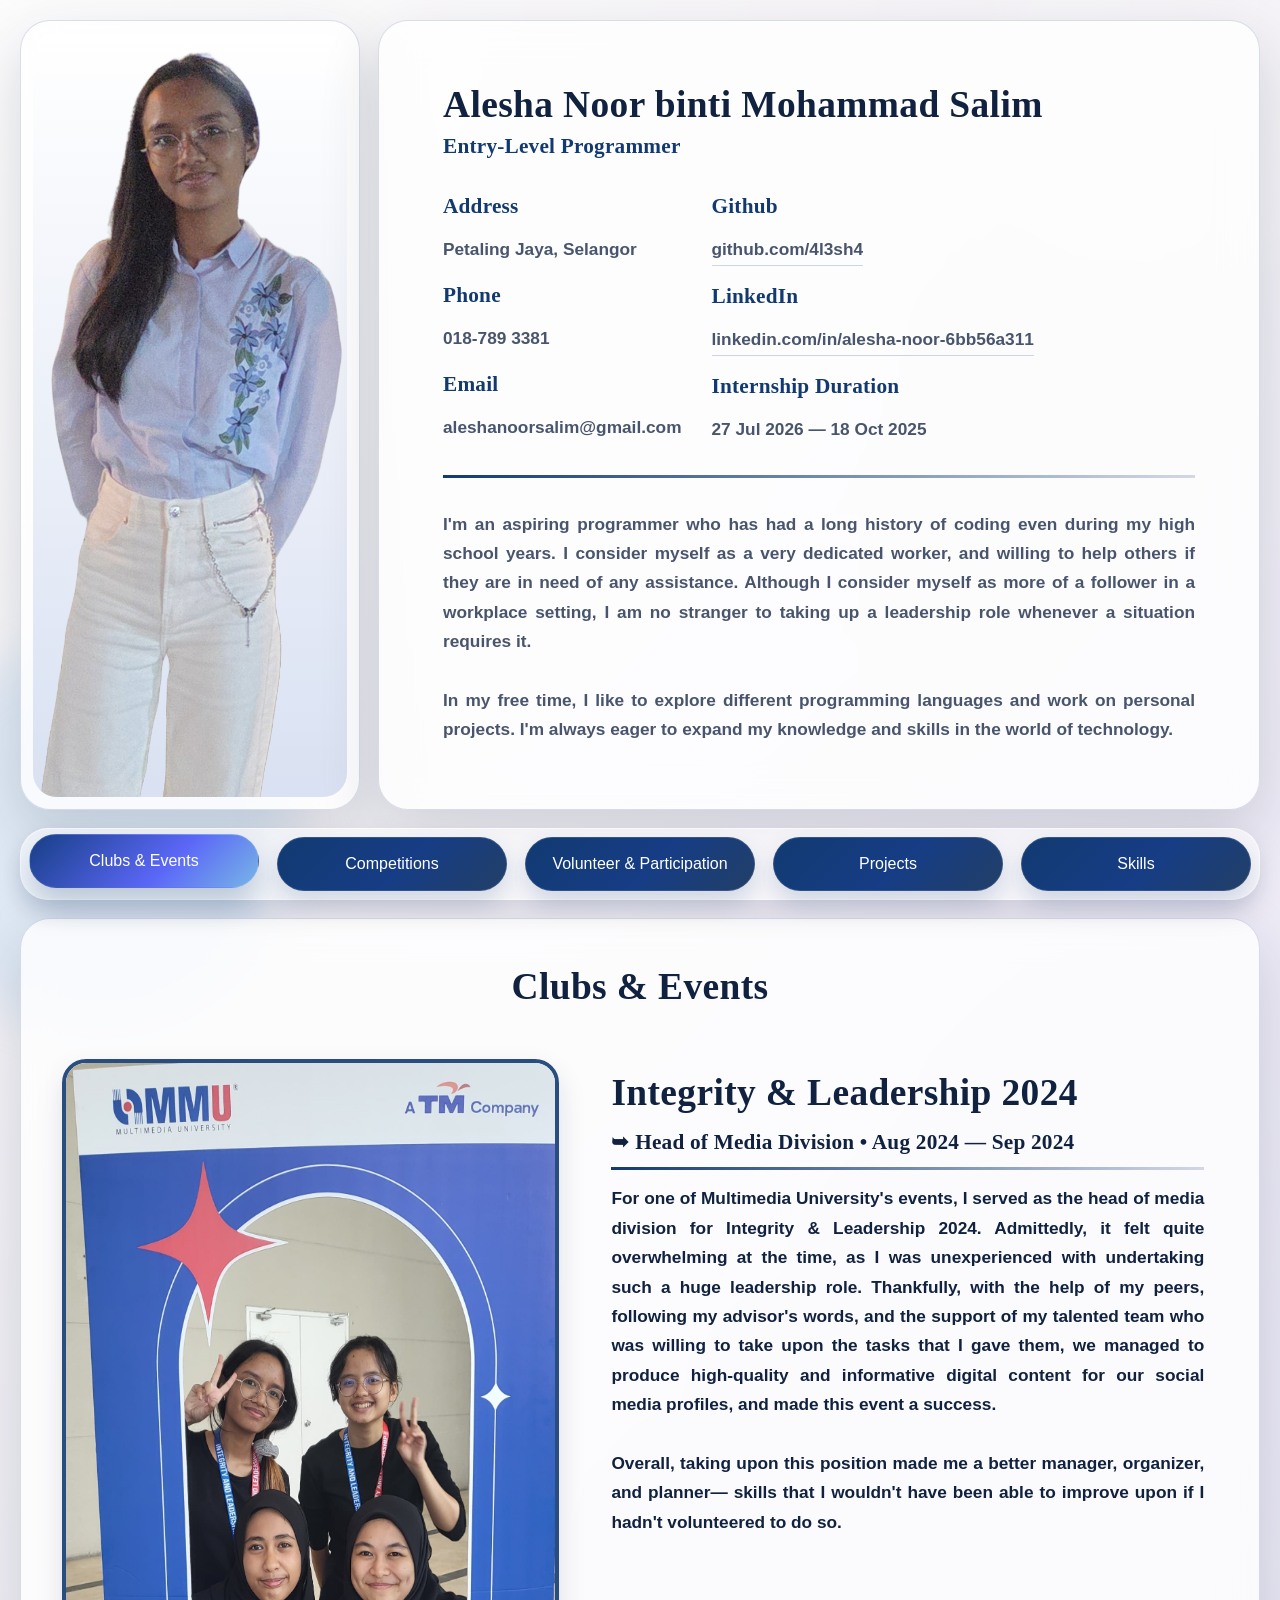
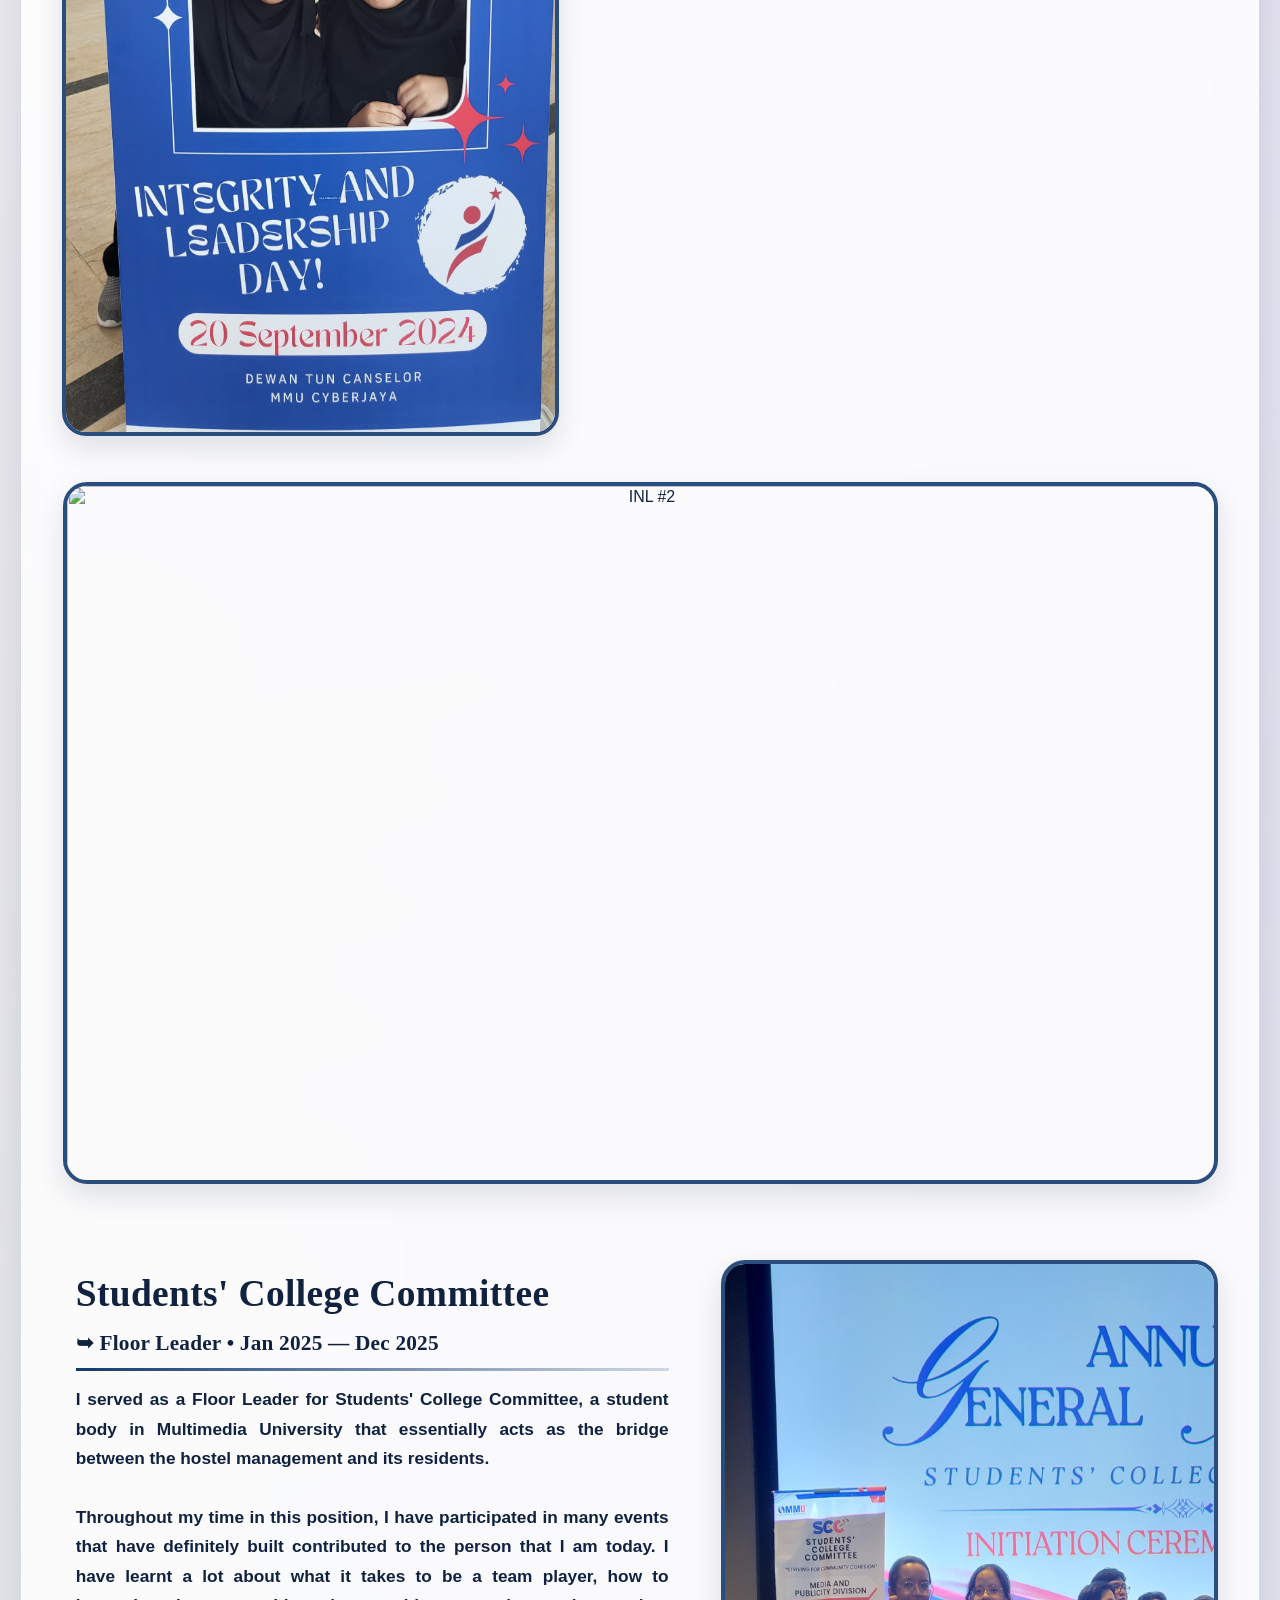
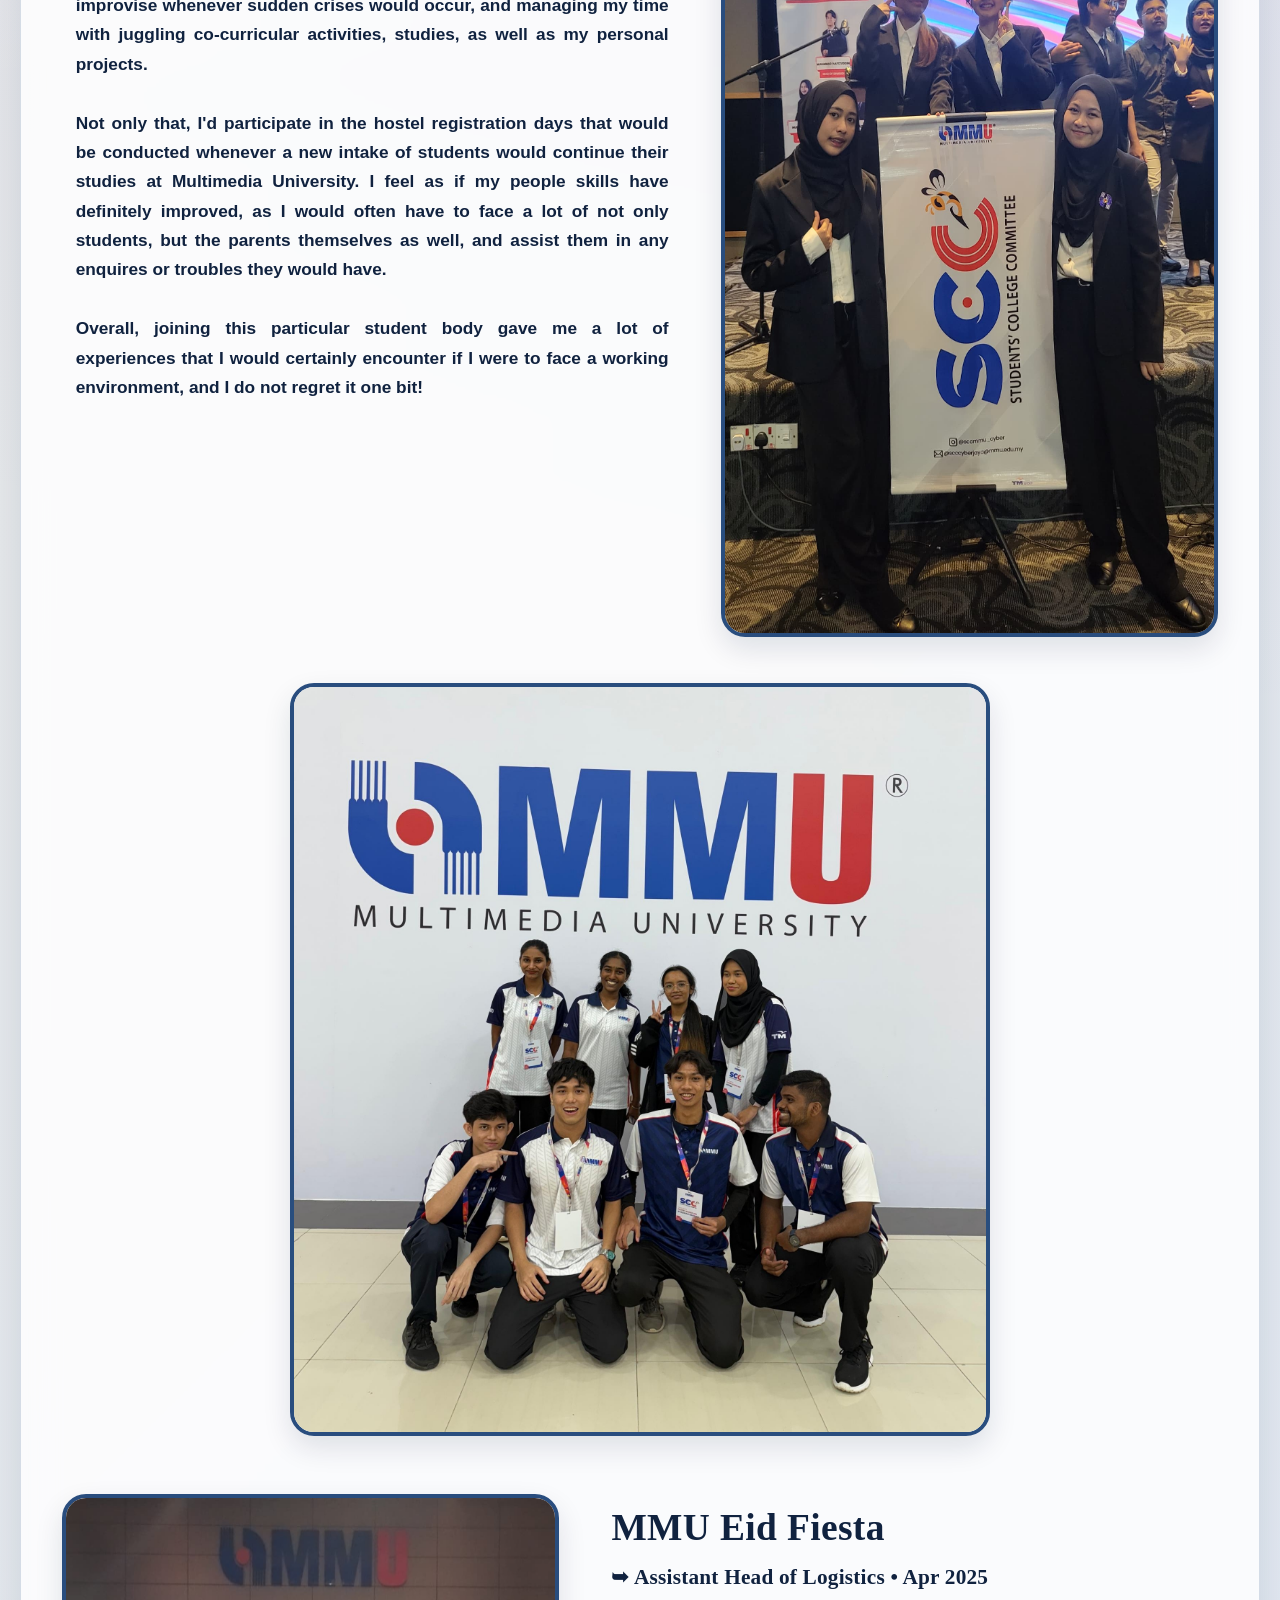
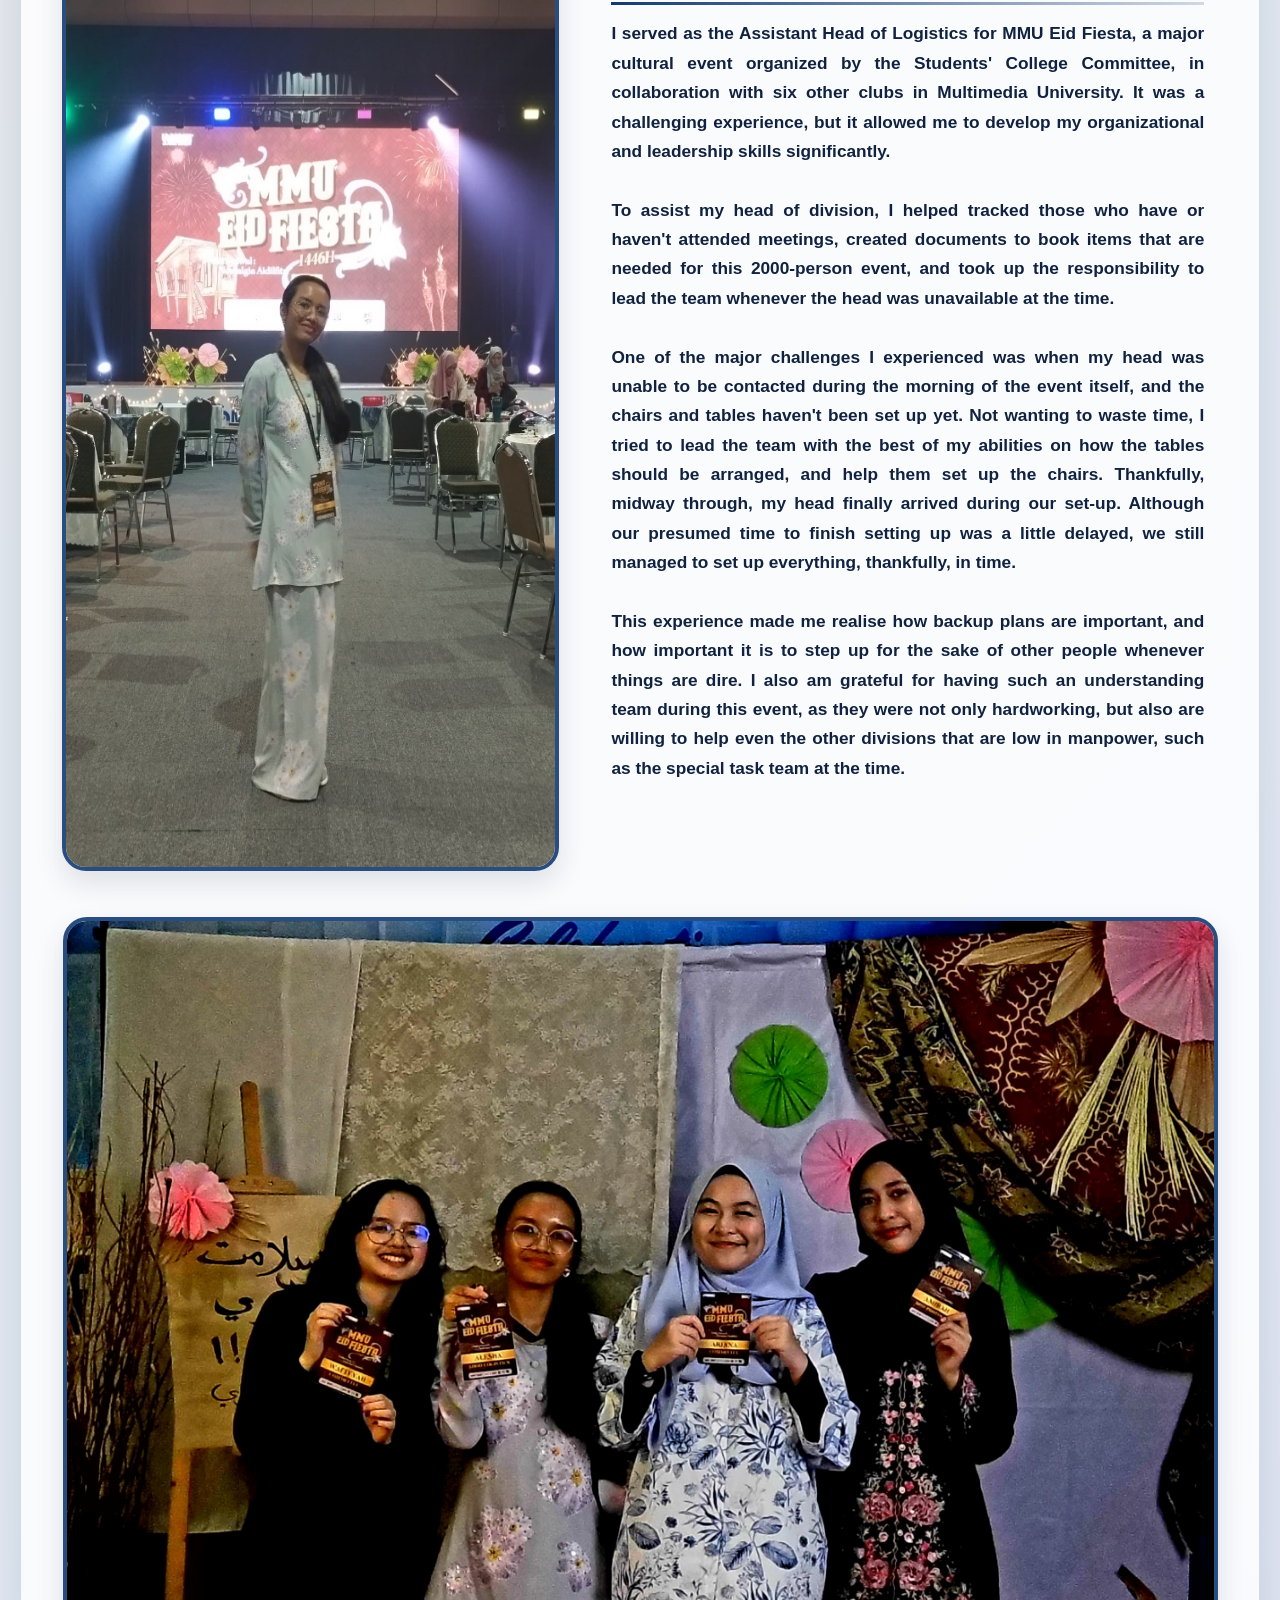
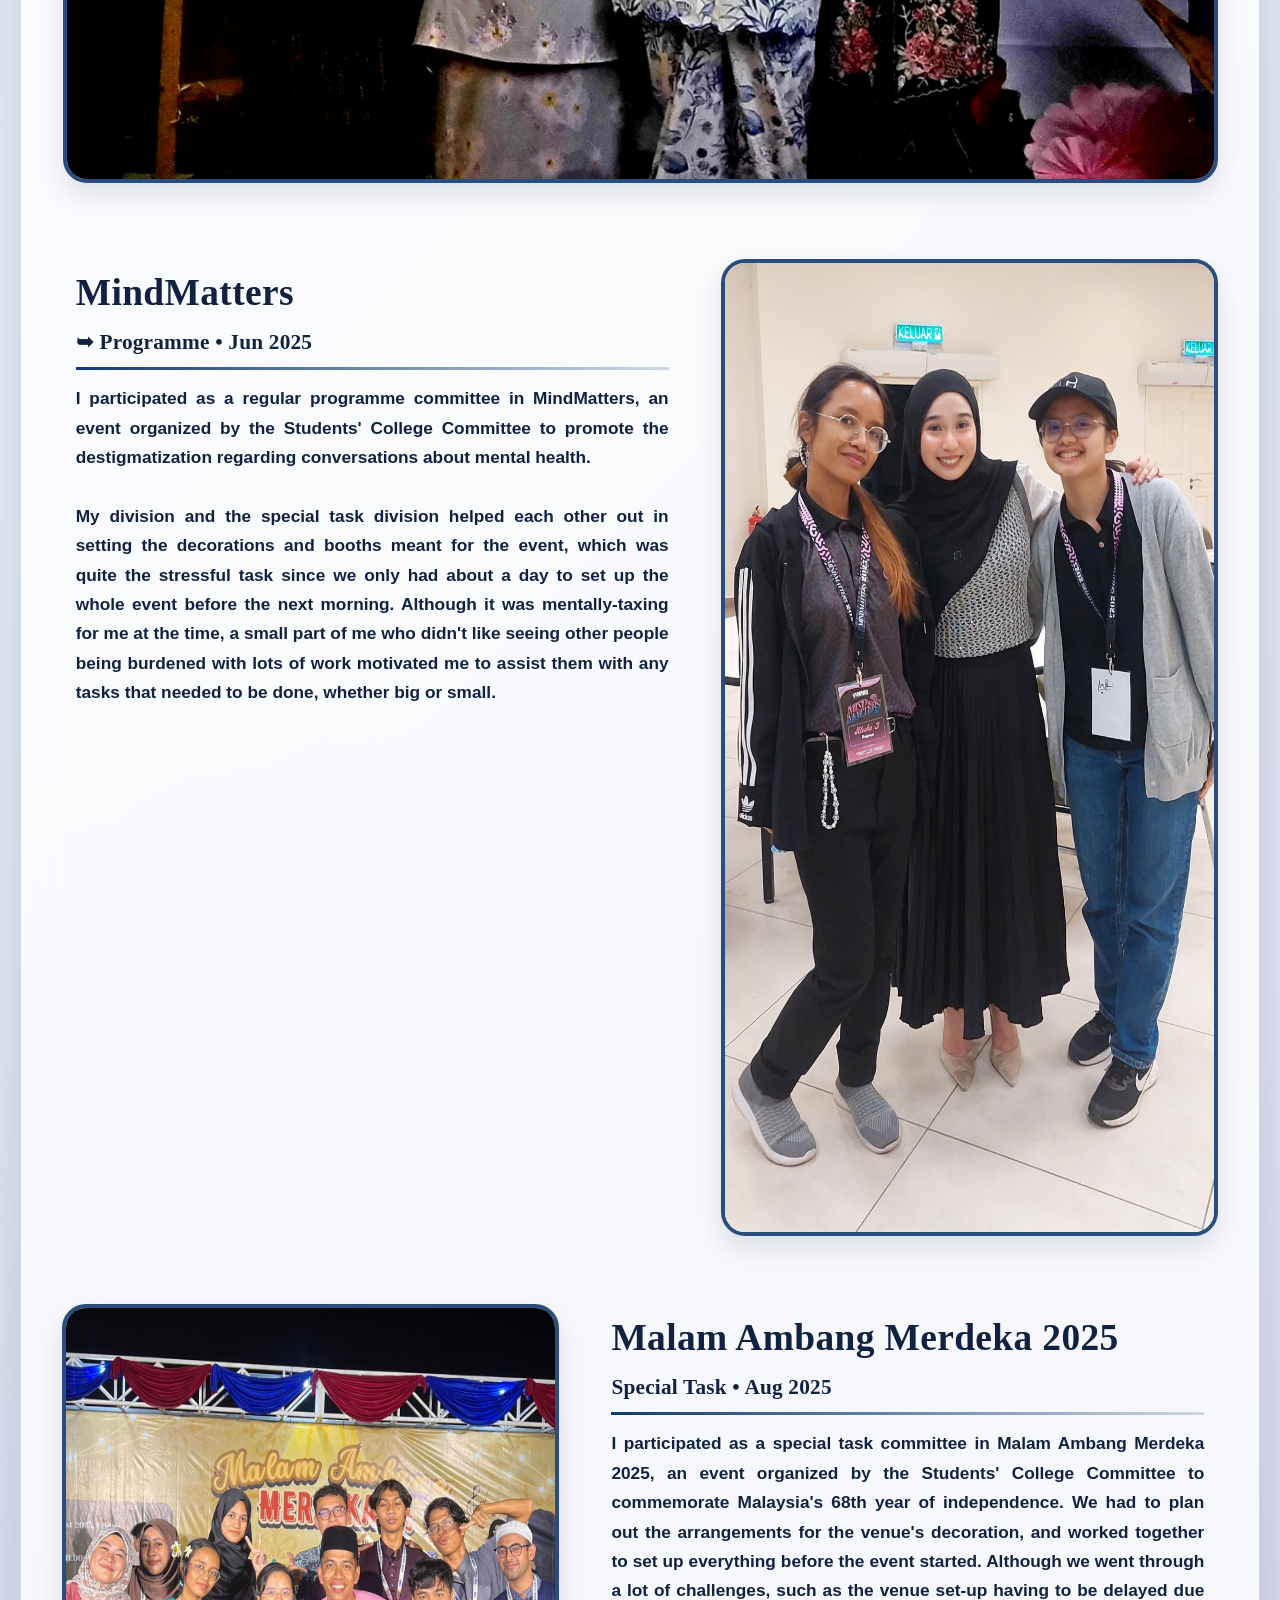
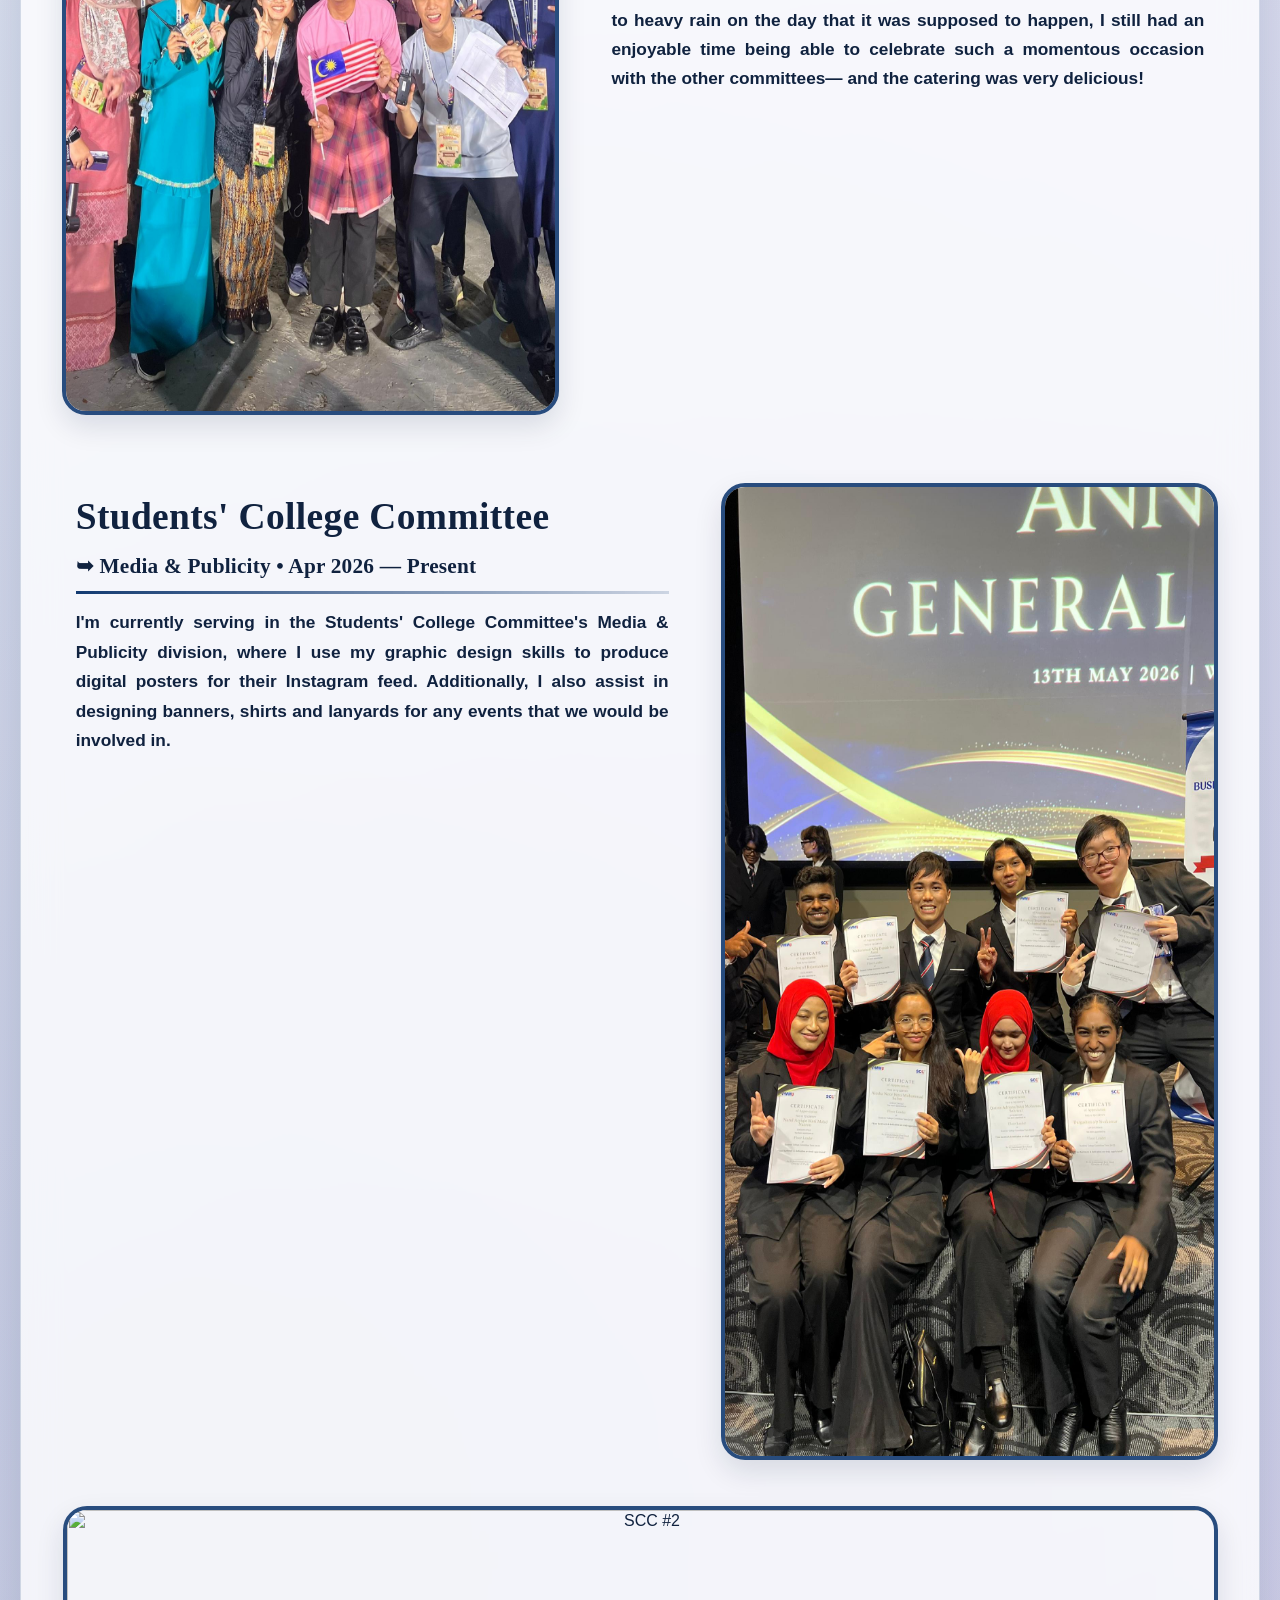
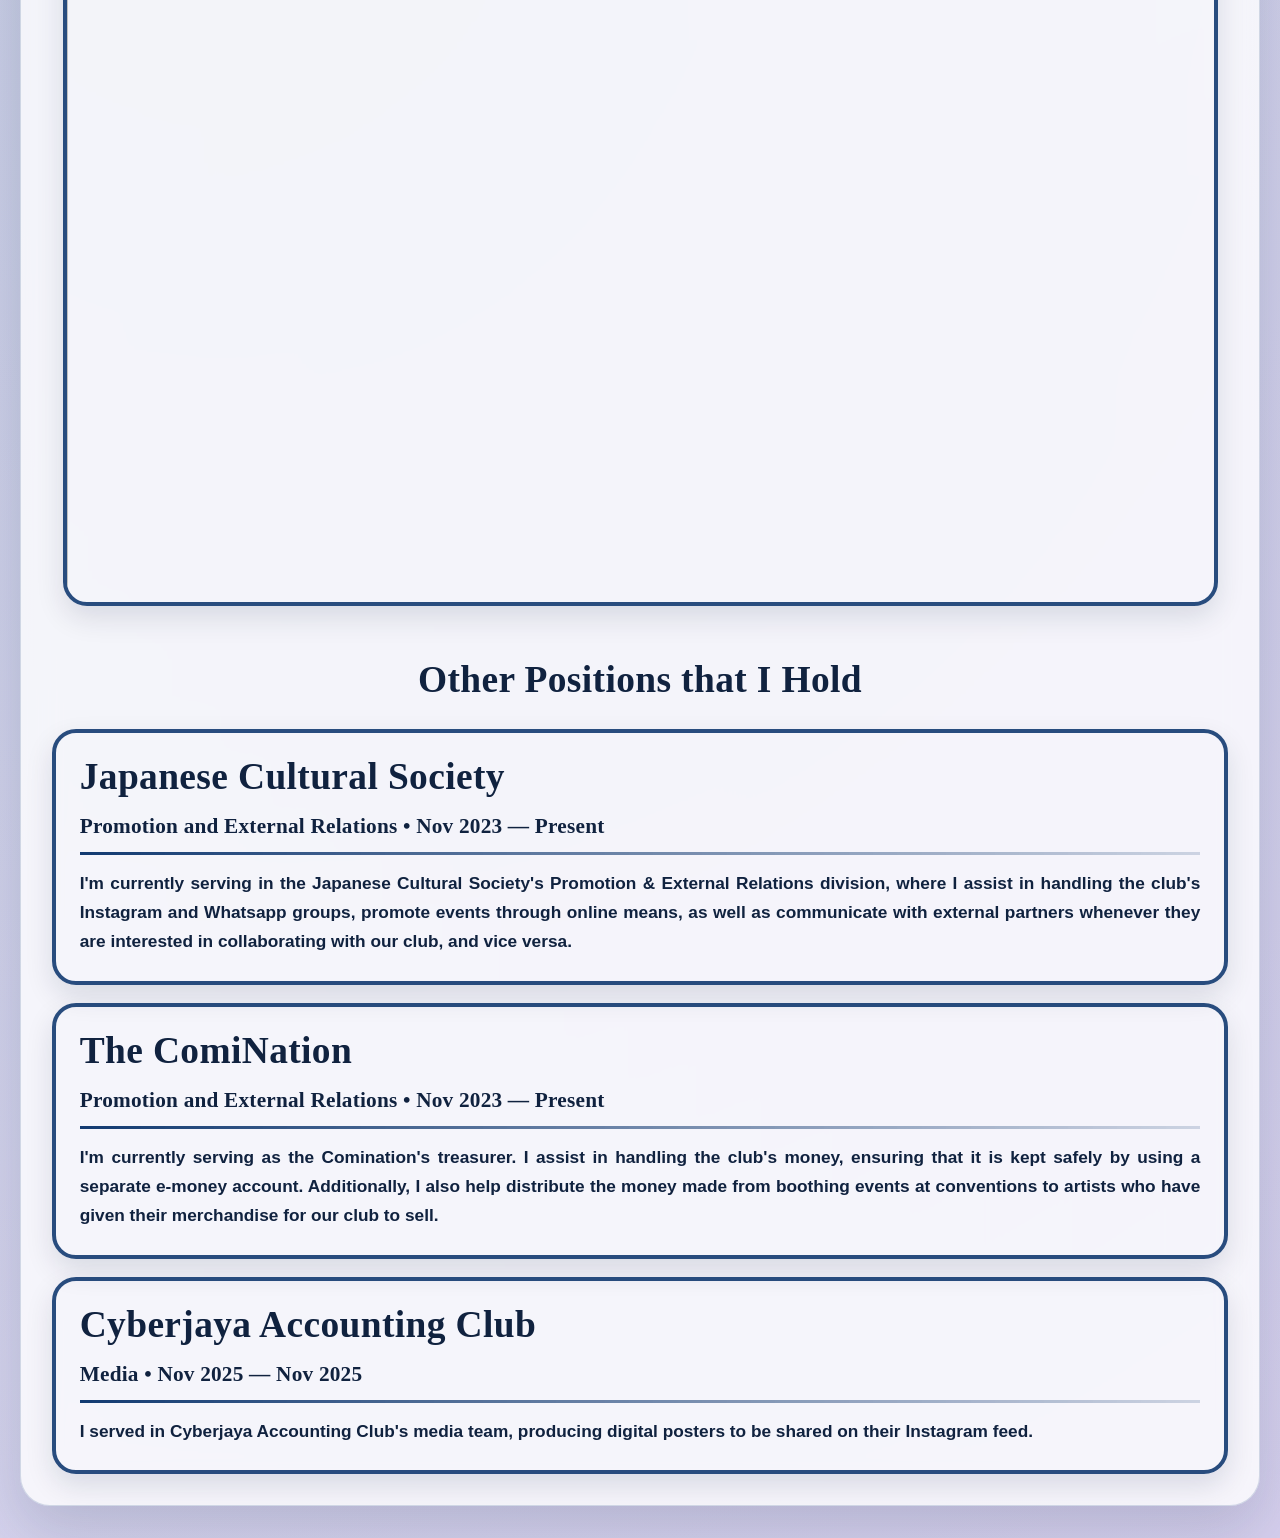
==== commit 71df2e69: "Finished!" ====
--- a/main.html
+++ b/main.html
@@ -1,14 +1,16 @@
 <html>
 <head>
+    <meta charset="utf-8">
+    <meta name="viewport" content="width=device-width, initial-scale=1">
     <title>Alesha's Portfolio</title>
     <link rel="stylesheet" href="main.css">
-    <script src="main.js"></script>
+    <script src="main.js" defer></script>
 </head>
-<body>
+<body class="site-body">
     <center>
-        <div class="flex-container">
-            <div class="box" id="box-1"><img src="img/Alesha_1.png" alt="Alesha" class="alesha-1"></div>
-            <div class="box" id="box-2">
+        <div class="flex-container hero-layout">
+            <div class="box hero-media" id="box-1"><img src="img/Alesha_1.png" alt="Alesha" class="alesha-1"></div>
+            <div class="box hero-content" id="box-2">
                 <h1>Alesha Noor binti Mohammad Salim</h1>
                 <h2>Entry-Level Programmer</h2>
                 <br>
@@ -26,9 +28,12 @@
                     <div>
                         <h2>Github</h2>
                         <a href="https://github.com/4l3sh4" target="_blank"><h3>github.com/4l3sh4</h3></a>
-                        <br>
+                        <br><br>
                         <h2>LinkedIn</h2>
                         <a href="https://linkedin.com/in/alesha-noor-6bb56a311" target="_blank"><h3>linkedin.com/in/alesha-noor-6bb56a311</h3></a>
+                        <br><br>
+                        <h2>Internship Duration</h2>
+                        <h3>27 Jul 2026 — 18 Oct 2025</h3>
                     </div>
                 </div>
                 <br>
@@ -41,14 +46,14 @@
                 </h3>
             </div>
         </div>
-        <div class="flex-container">
-            <div class="box-tab" onclick="myFunction1()">Clubs & Events</div>
-            <div class="box-tab" onclick="myFunction2()">Competitions</div>
-            <div class="box-tab" onclick="myFunction5()">Volunteer & Participation</div>
-            <div class="box-tab" onclick="myFunction3()">Projects</div>
-            <div class="box-tab" onclick="myFunction4()">Skills</div>
-        </div>
-        <div id="myDIV1">
+        <div class="flex-container section-tabs">
+            <div class="box-tab active-tab" onclick="showSection('myDIV1', this)">Clubs & Events</div>
+            <div class="box-tab" onclick="showSection('myDIV2', this)">Competitions</div>
+            <div class="box-tab" onclick="showSection('myDIV5', this)">Volunteer & Participation</div>
+            <div class="box-tab" onclick="showSection('myDIV3', this)">Projects</div>
+            <div class="box-tab" onclick="showSection('myDIV4', this)">Skills</div>
+        </div>
+        <div id="myDIV1" class="section-panel is-visible">
             <br>
             <h1>Clubs & Events</h1>
             <br>
@@ -56,6 +61,7 @@
                 <div class="box" id="box-3"><img src="img/INL_1.jpeg" alt="INL #1" class="blue-border" id="inl-1"></div>
                 <div class="box" id="box-4">
                     <h1>Integrity & Leadership 2024</h1>
+                    <br>
                     <h2>➥ Head of Media Division • Aug 2024 — Sep 2024</h2>
                     <hr class="hr">
                     <h3>
@@ -71,6 +77,7 @@
             <div class="flex-container">
                 <div class="box" id="box-4">
                     <h1>Students' College Committee</h1>
+                    <br>
                     <h2>➥ Floor Leader • Jan 2025 — Dec 2025</h2>
                     <hr class="hr">
                     <h3>
@@ -92,6 +99,7 @@
                 <div class="box" id="box-3"><img src="img/EF_1.jpeg" alt="EF #1" class="blue-border" id="inl-1"></div>
                 <div class="box" id="box-4">
                     <h1>MMU Eid Fiesta</h1>
+                    <br>
                     <h2>➥ Assistant Head of Logistics • Apr 2025</h2>
                     <hr>
                     <h3>
@@ -111,6 +119,7 @@
             <div class="flex-container">
                 <div class="box" id="box-4">
                     <h1>MindMatters</h1>
+                    <br>
                     <h2>➥ Programme • Jun 2025</h2>
                     <hr class="hr">
                     <h3>
@@ -126,6 +135,7 @@
                 <div class="box" id="box-3"><img src="img/MA_1.jpeg" alt="MA #1" class="blue-border" id="ma-1"></div>
                 <div class="box" id="box-4">
                     <h1>Malam Ambang Merdeka 2025</h1>
+                    <br>
                     <h2>Special Task • Aug 2025</h2>
                     <hr>
                     <h3>
@@ -137,6 +147,7 @@
             <div class="flex-container">
                 <div class="box" id="box-4">
                     <h1>Students' College Committee</h1>
+                    <br>
                     <h2>➥ Media & Publicity • Apr 2026 — Present</h2>
                     <hr class="hr">
                     <h3>
@@ -152,6 +163,7 @@
             <br>
             <div class="box blue-border" id="box-4">
                 <h1>Japanese Cultural Society</h1>
+                <br>
                 <h2>Promotion and External Relations • Nov 2023 — Present</h2>
                 <hr>
                 <h3>
@@ -161,6 +173,7 @@
             <br>
             <div class="box blue-border" id="box-4">
                 <h1>The ComiNation</h1>
+                <br>
                 <h2>Promotion and External Relations • Nov 2023 — Present</h2>
                 <hr>
                 <h3>
@@ -170,6 +183,7 @@
             <br>
             <div class="box blue-border" id="box-4">
                 <h1>Cyberjaya Accounting Club</h1>
+                <br>
                 <h2>Media • Nov 2025 — Nov 2025</h2>
                 <hr>
                 <h3>
@@ -177,7 +191,7 @@
                 </h3>
             </div>
         </div>
-        <div id="myDIV2">
+        <div id="myDIV2" class="section-panel is-hidden">
             <br>
             <h1>Competitions</h1>
             <br>
@@ -185,6 +199,7 @@
                 <div class="box" id="box-3"><img src="img/STEM_1.jpeg" alt="STEM #1" class="blue-border" id="stem-1"></div>
                 <div class="box" id="box-4">
                     <h1>Web App Building</h1>
+                    <br>
                     <h2>STEM Fun Carnival •2nd Place</h2>
                     <hr>
                     <h3>
@@ -197,7 +212,7 @@
             <br>
             <img src="img/STEM_2.jpeg" alt="STEM #2" class="blue-border" id="stem-2">
         </div>
-        <div id="myDIV5">
+        <div id="myDIV5" class="section-panel is-hidden">
             <br>
             <h1>Volunteer & Participation</h1>
             <br>
@@ -212,9 +227,9 @@
                     </h3>
                 </div>
             </div>
-            <br>
+            <br><br>
             <img src="img/raya_2.jpeg" alt="RAYA #2" id="raya-2" class="blue-border">
-            <br><br><br>
+            <br><br>
             <div class="flex-container">
                 <div class="box" id="box-4">
                     <h1>Taman Kucing Cyberjaya</h1>
@@ -228,7 +243,7 @@
             </div>
             <br><br>
             <img src="img/TKC_2.jpeg" alt="TKC #2" id="tkc-2" class="blue-border">
-            <br><br><br>
+            <br>
             <div class="flex-container">
                 <div class="box" id="box-3"><img src="img/YK_1.jpeg" alt="Yoakezuki #1" id="yk-1" class="blue-border"></div>
                 <div class="box" id="box-4">
@@ -240,9 +255,9 @@
                     </h3>
                 </div>
             </div>
-            <br>
+            <br><br>
             <img src="img/YK_2.jpeg" alt="Yoakezuki #2" id="yk-2" class="blue-border">
-            <br><br><br>
+            <br><br>
             <div class="flex-container">
                 <div class="box" id="box-4">
                     <h1>Perdana Discourse Series 25</h1>
@@ -257,7 +272,7 @@
             <br><br>
             <img src="img/PDS_2.jpeg" alt="PDS #2" id="pds-2" class="blue-border">
         </div>
-        <div id="myDIV3">
+        <div id="myDIV3" class="section-panel is-hidden">
             <br>
             <h1>Highlighted Projects</h1>
             <br>
@@ -361,6 +376,20 @@
             </div>
             <br>
             <div class="flex-container">
+                <a href="https://github.com/4l3sh4/RoboWars" target="_blank">
+                    <div class="box hover" id="box-5">
+                        <h2>
+                            Robowars
+                        </h2>
+                        <h3>
+                            C++ • Jun 2025
+                        </h3>
+                        <br>
+                        <h6 class="white-text">
+                            This group project made in C++ was my first introduction to object-oriented programming. It's an automized game where the size of the grid, the number of robots, and their types are determined by an input file that will be read by the program itself.
+                        </h6>
+                    </div>
+                </a>
                 <a href="https://github.com/4l3sh4/The-Funny-Yet-Concerning-Adventures-of-Kippi-the-Cat" target="_blank">
                     <div class="box hover" id="box-5">
                         <h2>
@@ -381,23 +410,9 @@
                         </h6>
                     </div>
                 </a>
-                <a href="https://github.com/4l3sh4/RoboWars" target="_blank">
-                    <div class="box hover" id="box-5">
-                        <h2>
-                            Robowars
-                        </h2>
-                        <h3>
-                            C++ • Jun 2026
-                        </h3>
-                        <br>
-                        <h6 class="white-text">
-                            This group project made in C++ was my first introduction to object-oriented programming. It's an automized game where the size of the grid, the number of robots, and their types are determined by an input file that will be read by the program itself.
-                        </h6>
-                    </div>
-                </a>
-            </div>
-        </div>
-        <div id="myDIV4">
+            </div>
+        </div>
+        <div id="myDIV4" class="section-panel is-hidden">
             <br>
             <h1>Skills</h1>
             <br>
--- a/main.css
+++ b/main.css
@@ -1,134 +1,349 @@
 :root {
-    --primary-color: rgb(4, 4, 53);
-    --white-color: rgb(255, 255, 255);
-    --font-family: Arial, sans-serif;
-}
-
-body {
-    background-color: var(--white-color);
-    font-family: var(--font-family);
-    padding: 40px;
-    color: var(--primary-color);
+    --bg-0: #f3efe6;
+    --bg-1: #e6edf8;
+    --bg-2: #d9d2f0;
+    --surface: rgba(255, 255, 255, 0.78);
+    --surface-strong: rgba(255, 255, 255, 0.92);
+    --surface-dark: rgba(9, 18, 38, 0.9);
+    --text: #10223f;
+    --muted: #48556d;
+    --accent: #123a71;
+    --accent-2: #78b6e6;
+    --border: rgba(18, 58, 113, 0.16);
+    --shadow: 0 24px 60px rgba(12, 28, 56, 0.16);
+    --shadow-soft: 0 12px 28px rgba(12, 28, 56, 0.12);
+    --font-body: "Segoe UI", "Trebuchet MS", sans-serif;
+    --font-display: "Palatino Linotype", "Book Antiqua", Palatino, serif;
+}
+
+* {
+    box-sizing: border-box;
+}
+
+html {
+    scroll-behavior: smooth;
+}
+
+body.site-body {
+    margin: 0;
+    min-height: 100vh;
+    padding: 20px 16px 32px;
+    font-family: var(--font-body);
+    color: var(--text);
+    background:
+        radial-gradient(circle at top left, rgba(255, 255, 255, 0.88), transparent 30%),
+        radial-gradient(circle at 85% 10%, rgba(123, 92, 255, 0.16), transparent 28%),
+        radial-gradient(circle at 15% 85%, rgba(18, 58, 113, 0.12), transparent 25%),
+        linear-gradient(135deg, var(--bg-0), var(--bg-1) 55%, var(--bg-2));
+    position: relative;
+    overflow-x: hidden;
+}
+
+body.site-body::before,
+body.site-body::after {
+    content: "";
+    position: fixed;
+    inset: auto;
+    width: 24rem;
+    height: 24rem;
+    border-radius: 50%;
+    pointer-events: none;
+    filter: blur(24px);
+    opacity: 0.18;
+    z-index: -1;
+}
+
+body.site-body::before {
+    top: -6rem;
+    right: -5rem;
+    background: #ffffff;
+}
+
+body.site-body::after {
+    bottom: -8rem;
+    left: -6rem;
+    background: var(--accent-2);
+}
+
+center {
+    display: block;
+    max-width: 1240px;
+    margin: 0 auto;
 }
 
 a {
-    text-decoration: none; /* Remove underline from links */
-    color: inherit; /* Inherit color from parent element */
-}
-
-h1, h2, h3, h4, h5, h6 {
-    margin-bottom: 0;
-    margin-top: 0;
+    text-decoration: none;
+    color: inherit;
+}
+
+h1,
+h2,
+h3,
+h4,
+h5,
+h6 {
+    margin: 0;
+}
+
+h1,
+h2 {
+    font-family: var(--font-display);
+    letter-spacing: 0.01em;
 }
 
 h1 {
-    font-size: 38px;
+    font-size: clamp(1.6rem, 1.8vw + 0.9rem, 2.8rem);
+    line-height: 1.05;
 }
 
 h2 {
-    font-size: 30px;
-}
-
+    font-size: clamp(0.95rem, 0.6vw + 0.85rem, 1.4rem);
+    line-height: 1.2;
+}
+
+h3,
+h6,
 ul {
-  text-align: left;  /* Forces text alignment to the left */
-  font-size: 24px;
-  font-weight: bold;
+    line-height: 1.7;
+}
+
+h3 {
+    font-size: clamp(0.98rem, 0.35vw + 0.9rem, 1.08rem);
+}
+
+h6 {
+    font-size: 0.98rem;
+    font-weight: 500;
+}
+
+ul {
+    text-align: left;
+    font-size: 1rem;
+    font-weight: 600;
+    padding-left: 1.25rem;
+    margin: 0.65rem 0 0;
 }
 
 .white-text {
-    font-size: 18px;
-    line-height: 1.6;
-    color: var(--primary-color);
+    font-size: 1rem;
+    line-height: 1.8;
+    color: var(--text);
     text-align: justify;
 }
 
-#myDIV2, #myDIV3, #myDIV4, #myDIV5 {
-    display: none; /* Initially hide the second and third sections */
-}
-
 .flex-container {
-  display: flex; /* Aligns children horizontally */
-  gap: 15px;      /* Adds space between the items */
+    display: flex;
+    gap: 18px;
+    flex-wrap: wrap;
+    justify-content: center;
+    align-items: stretch;
+}
+
+.hero-layout {
+    margin-bottom: 18px;
+}
+
+.section-tabs {
+    margin: 14px 0 18px;
+    padding: 8px;
+    border: 1px solid rgba(255, 255, 255, 0.6);
+    border-radius: 28px;
+    background: rgba(255, 255, 255, 0.6);
+    backdrop-filter: blur(20px);
+    box-shadow: var(--shadow-soft);
+    position: sticky;
+    top: 14px;
+    z-index: 10;
 }
 
 .box {
-  padding: 10px;
+    padding: 0;
+}
+
+.hero-media,
+.hero-content,
+.section-panel,
+#box-5 {
+    background: var(--surface);
+    border: 1px solid var(--border);
+    border-radius: 30px;
+    box-shadow: var(--shadow);
+    backdrop-filter: blur(18px);
+    overflow: hidden;
+}
+
+.hero-media {
+    flex: 0 1 340px;
+    padding: 12px;
+    display: flex;
+    align-items: stretch;
+    justify-content: center;
+}
+
+.hero-content {
+    flex: 1 1 620px;
+    padding: clamp(44px, 5vw, 64px);
+    text-align: left;
+}
+
+.hero-content h1 {
+    margin-bottom: 10px;
+}
+
+.hero-content h2 {
+    color: var(--accent);
+    margin-bottom: 16px;
+}
+
+.hero-content h3 {
+    color: var(--muted);
+}
+
+.hero-content .flex-container {
+    justify-content: flex-start;
+    gap: 20px 30px;
+}
+
+.hero-content .flex-container > div {
+    min-width: 220px;
+}
+
+.hero-content a h3 {
+    display: inline-block;
+    border-bottom: 1px solid rgba(18, 58, 113, 0.2);
 }
 
 .box-tab {
-    font-family: var(--font-family);
-    background-color: var(--primary-color);
-    color: var(--white-color);
-    padding: 10px 20px;
-    margin: 10px;
-    border-radius: 5px;
+    font-family: var(--font-body);
+    background: linear-gradient(135deg, var(--accent), #163d85 55%, #223f67);
+    color: #fff;
+    padding: 14px 18px;
+    border-radius: 999px;
     text-align: center;
-    flex-grow: 1; /* Allows the tabs to grow and fill the available space */
-    cursor: pointer; /* Changes cursor to pointer on hover */
+    flex: 1 1 160px;
+    min-height: 54px;
+    display: flex;
+    align-items: center;
+    justify-content: center;
+    cursor: pointer;
+    user-select: none;
+    border: 1px solid rgba(255, 255, 255, 0.12);
+    box-shadow: 0 12px 24px rgba(18, 58, 113, 0.18);
+    transition: transform 180ms ease, box-shadow 180ms ease, background 180ms ease, opacity 180ms ease;
+}
+
+.box-tab:hover,
+.box-tab.active-tab {
+    transform: translateY(-3px);
+    box-shadow: 0 16px 30px rgba(18, 58, 113, 0.25);
+    background: linear-gradient(135deg, #173f85, #5b67f7 60%, var(--accent-2));
+}
+
+.box-tab:active {
+    transform: translateY(-1px) scale(0.99);
+}
+
+.section-panel {
+    width: 100%;
+    margin-top: 8px;
+    padding: clamp(20px, 2.4vw, 32px);
+}
+
+.section-panel.is-hidden {
+    display: none;
+}
+
+.section-panel.is-visible {
+    display: block;
+    animation: panelIn 520ms cubic-bezier(0.2, 0.8, 0.2, 1) both;
+}
+
+.section-panel > h1 {
+    margin-bottom: 12px;
+}
+
+.section-panel .flex-container {
+    margin-top: 12px;
 }
 
 #box-1 {
-    flex: 0.5;        /* Makes this box take up twice the space of box-2 */
+    flex: 0 1 340px;
 }
 
 #box-2 {
-    flex: 2;        /* Makes this box take up twice the space of box-1 */
+    flex: 1 1 620px;
     text-align: justify;
-    padding: 20px;
-}
-
+    padding: clamp(44px, 5vw, 64px);
+}
+
+/* Layout for image + text pairs: image column fixed, text column flexible */
 #box-3 {
-    flex: 0.5;        /* Makes this box take up twice the space of box-4 */
+    flex: 0 0 44%;
+    display: flex;
+    align-items: center;
+    justify-content: center;
+    padding: 10px;
 }
 
 #box-4 {
-    flex: 2;        /* Makes this box take up twice the space of box-3 */
+    flex: 1 1 52%;
     text-align: justify;
-    padding: 20px;
+    padding: 24px;
 }
 
 #box-5 {
-    background-color: var(--white-color);
-    border-radius: 25px;
-    padding: 20px;
-    border: 3px solid var(--primary-color);
-    transition: box-shadow 0.3s ease, transform 0.3s ease;
-    flex-grow: 1; /* Allows the tabs to grow and fill the available space */
-}
-
+    padding: 24px;
+    flex: 1 1 300px;
+    transition: transform 180ms ease, box-shadow 180ms ease, border-color 180ms ease;
+    height: 100%;
+}
+
+#box-5:hover,
 .hover:hover {
-    /* horizontal | vertical | blur | color */
-    box-shadow: 10px 10px 8px 0px rgba(4, 4, 53, 0.3);
-    
-    /* Optional: Lift the box slightly for a 3D effect */
-    transform: translateY(-5px);
+    transform: translateY(-8px);
+    box-shadow: 0 18px 34px rgba(12, 28, 56, 0.18);
+    border-color: rgba(18, 58, 113, 0.28);
+}
+
+.box img,
+img {
+    display: block;
+    max-width: 100%;
+    height: auto;
 }
 
 .alesha-1 {
-    height: 645px;
-    width: 300px;
-    background: linear-gradient(var(--white-color), var(--primary-color));
-    border-radius: 125px 125px 00px 0px;
+    width: 100%;
+    height: auto;
+    object-fit: cover;
+    border-radius: 24px;
+    background: linear-gradient(180deg, #fff, #d9e1f2);
+}
+
+.blue-border {
+    border: 4px solid rgba(18, 58, 113, 0.9);
+    border-radius: 24px;
+    box-shadow: var(--shadow-soft);
 }
 
 #inl-1 {
-    height: 710px;
-    width: 400px;
+    height: 977px;
+    width: 550px;
 }
 
 #inl-2 {
-    height: 930px;
-    width: 1395px;
+    height: 702px;
+    width: 1155px;
 }
 
 #fl-1 {
-    height: 1143px;
-    width: 1000px;
+    height: 753px;
+    width: 700px;
 }
 
 #ef-2 {
-    height: 1046px;
-    width: 1395px;
+    height: 866px;
+    width: 1155px;
 }
 
 #ma-1 {
@@ -137,48 +352,48 @@
 }
 
 #stem-1 {
-    height: 748px;
-    width: 750px;
+    height: 498px;
+    width: 500px;
 }
 
 #stem-2 {
-    height: 785px;
-    width: 1395px;
+    height: 650px;
+    width: 1155px;
 }
 
 #raya-1 {
-    height: 600px;
-    width: 800px;
+    height: 412px;
+    width: 550px;
 }
 
 #raya-2 {
-    height: 1172px;
-    width: 1395px;
+    height: 970px;
+    width: 1155px;
 }
 
 #tkc-1 {
-    height: 620px;
-    width: 1000px;
+    height: 341px;
+    width: 550px;
 }
 
 #tkc-2 {
-    height: 930px;
-    width: 1395px;
+    height: 770px;
+    width: 1155px;
 }
 
 #yk-1 {
-    height: 533px;
-    width: 800px;
+    height: 366px;
+    width: 550px;
 }
 
 #yk-2 {
-    height: 930px;
-    width: 1395px;
+    height: 769px;
+    width: 1155px;
 }
 
 #scc-2 {
-    height: 846px;
-    width: 1395px;
+    height: 700px;
+    width: 1155px;
 }
 
 #pds-1 {
@@ -187,12 +402,8 @@
 }
 
 #pds-2 {
-    height: 820px;
-    width: 1395px;
-}
-
-.blue-border {
-    border: 5px solid var(--primary-color);
+    height: 679px;
+    width: 1155px;
 }
 
 #lamopets {
@@ -205,12 +416,120 @@
     width: 378px;
 }
 
-
 hr {
-    border: none;               /* Clear default browser styles */
-    height: 4px;                /* Set the thickness of the line */
-    background-color: var(--primary-color);     /* Set the line color */
-    width: 100%; /* Must be less than 100% to see alignment */
-    margin-left: 0;
-    margin-right: auto;
+    border: none;
+    height: 3px;
+    width: 100%;
+    margin: 12px 0 14px;
+    background: linear-gradient(90deg, var(--accent), rgba(18, 58, 113, 0.18));
+}
+
+@keyframes panelIn {
+    from {
+        opacity: 0;
+        transform: translateY(16px);
+    }
+    to {
+        opacity: 1;
+        transform: translateY(0);
+    }
+}
+
+@media (max-width: 1024px) {
+    body.site-body {
+        padding: 20px 14px 36px;
+    }
+
+    .section-tabs {
+        top: 10px;
+    }
+
+    .hero-content .flex-container > div {
+        min-width: 180px;
+    }
+}
+
+@media (max-width: 760px) {
+    .hero-media,
+    .hero-content,
+    .section-panel,
+    #box-5 {
+        border-radius: 22px;
+    }
+
+    .hero-media {
+        flex-basis: 100%;
+    }
+
+    .hero-content {
+        flex-basis: 100%;
+    }
+
+    .section-tabs {
+        padding: 6px;
+    }
+
+    /* Stack image + text pairs on mobile and ensure images keep aspect ratio */
+    #box-3,
+    #box-4 {
+        flex: 1 1 100% !important;
+    }
+
+    /* Override specific fixed-size image rules on small screens to avoid distortion */
+    .section-panel img {
+        width: 100% !important;
+        height: auto !important;
+        max-height: none !important;
+    }
+
+    .box-tab {
+        flex: 1 1 calc(50% - 10px);
+        min-height: 50px;
+        font-size: 0.95rem;
+    }
+
+    #box-4 {
+        padding: 18px;
+    }
+
+    #box-5 {
+        padding: 20px;
+    }
+}
+
+@media (max-width: 520px) {
+    body.site-body {
+        padding: 12px 8px 24px;
+    }
+
+    .section-tabs {
+        position: static;
+    }
+
+    .box-tab {
+        flex-basis: 100%;
+    }
+
+    h1 {
+        font-size: 1.9rem;
+    }
+
+    h2 {
+        font-size: 1.2rem;
+    }
+}
+
+@media (prefers-reduced-motion: reduce) {
+    html {
+        scroll-behavior: auto;
+    }
+
+    *,
+    *::before,
+    *::after {
+        animation-duration: 0.01ms !important;
+        animation-iteration-count: 1 !important;
+        transition-duration: 0.01ms !important;
+        scroll-behavior: auto !important;
+    }
 }
